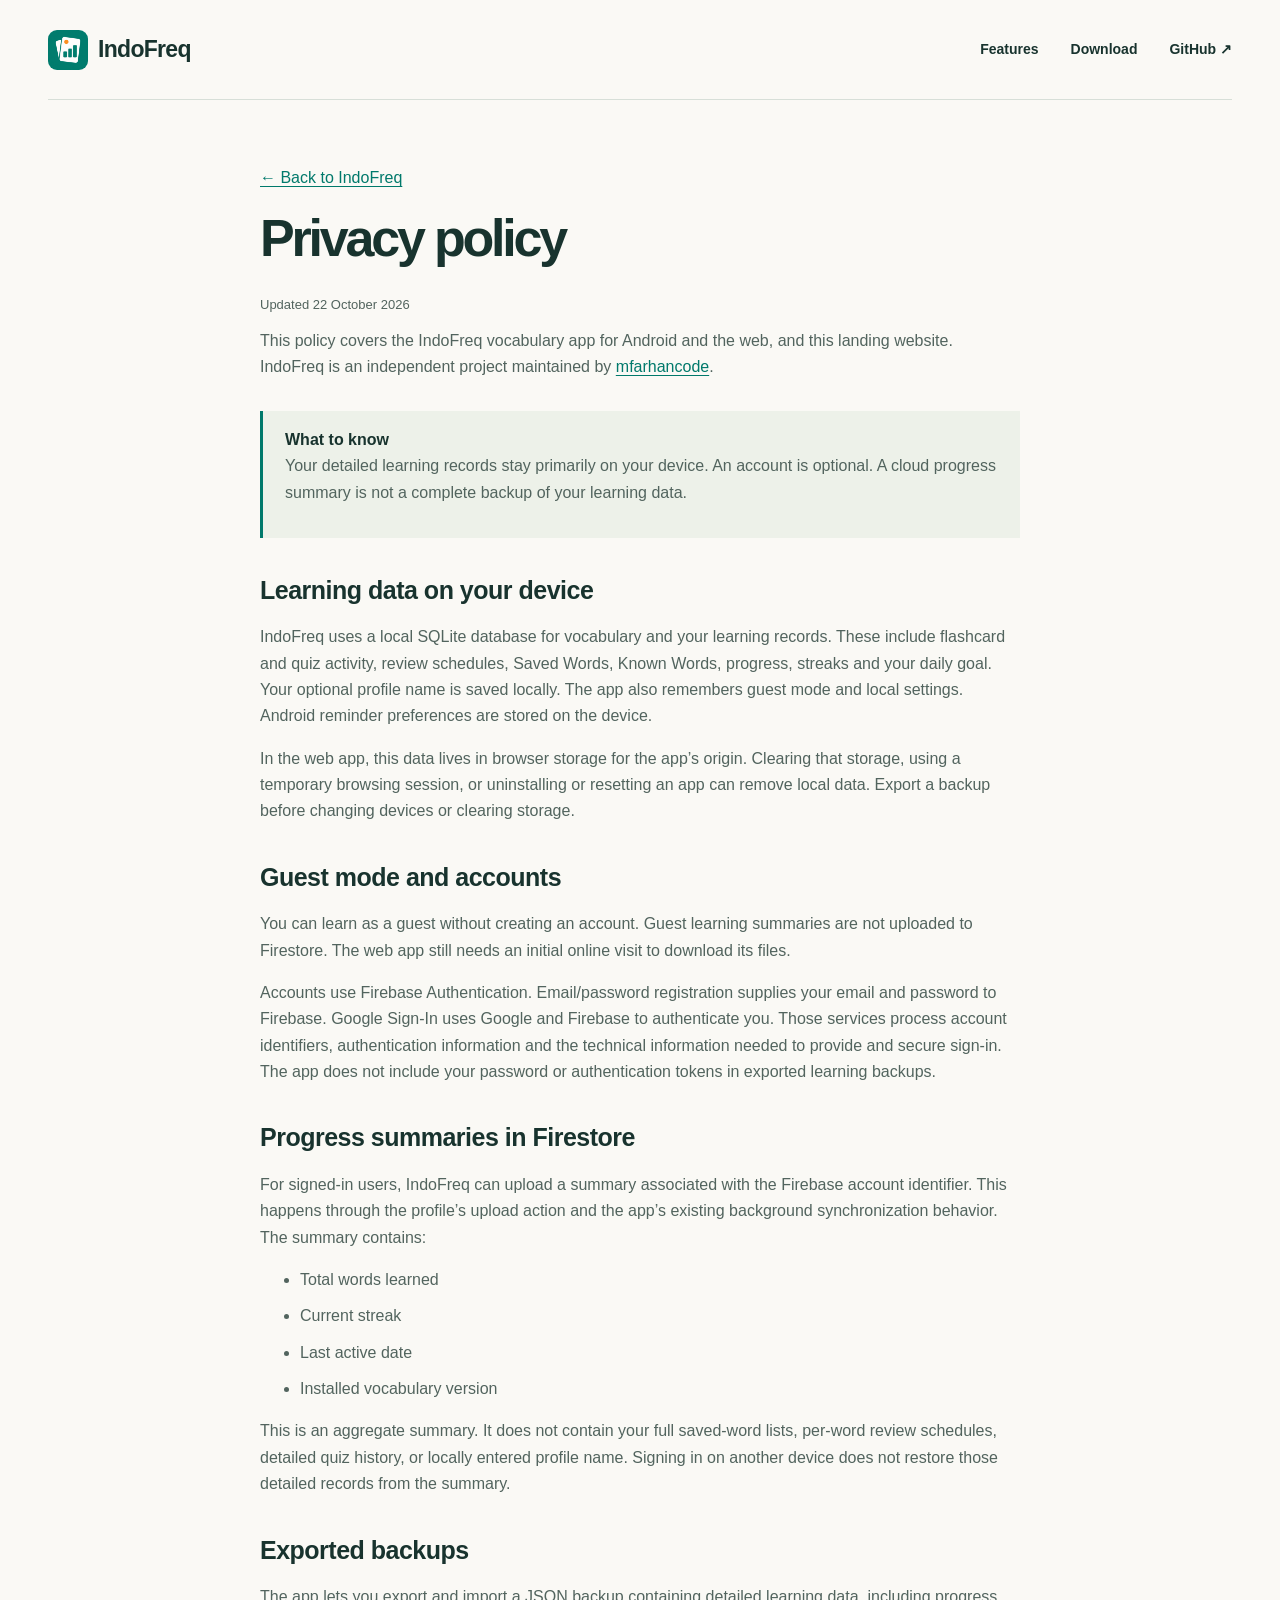
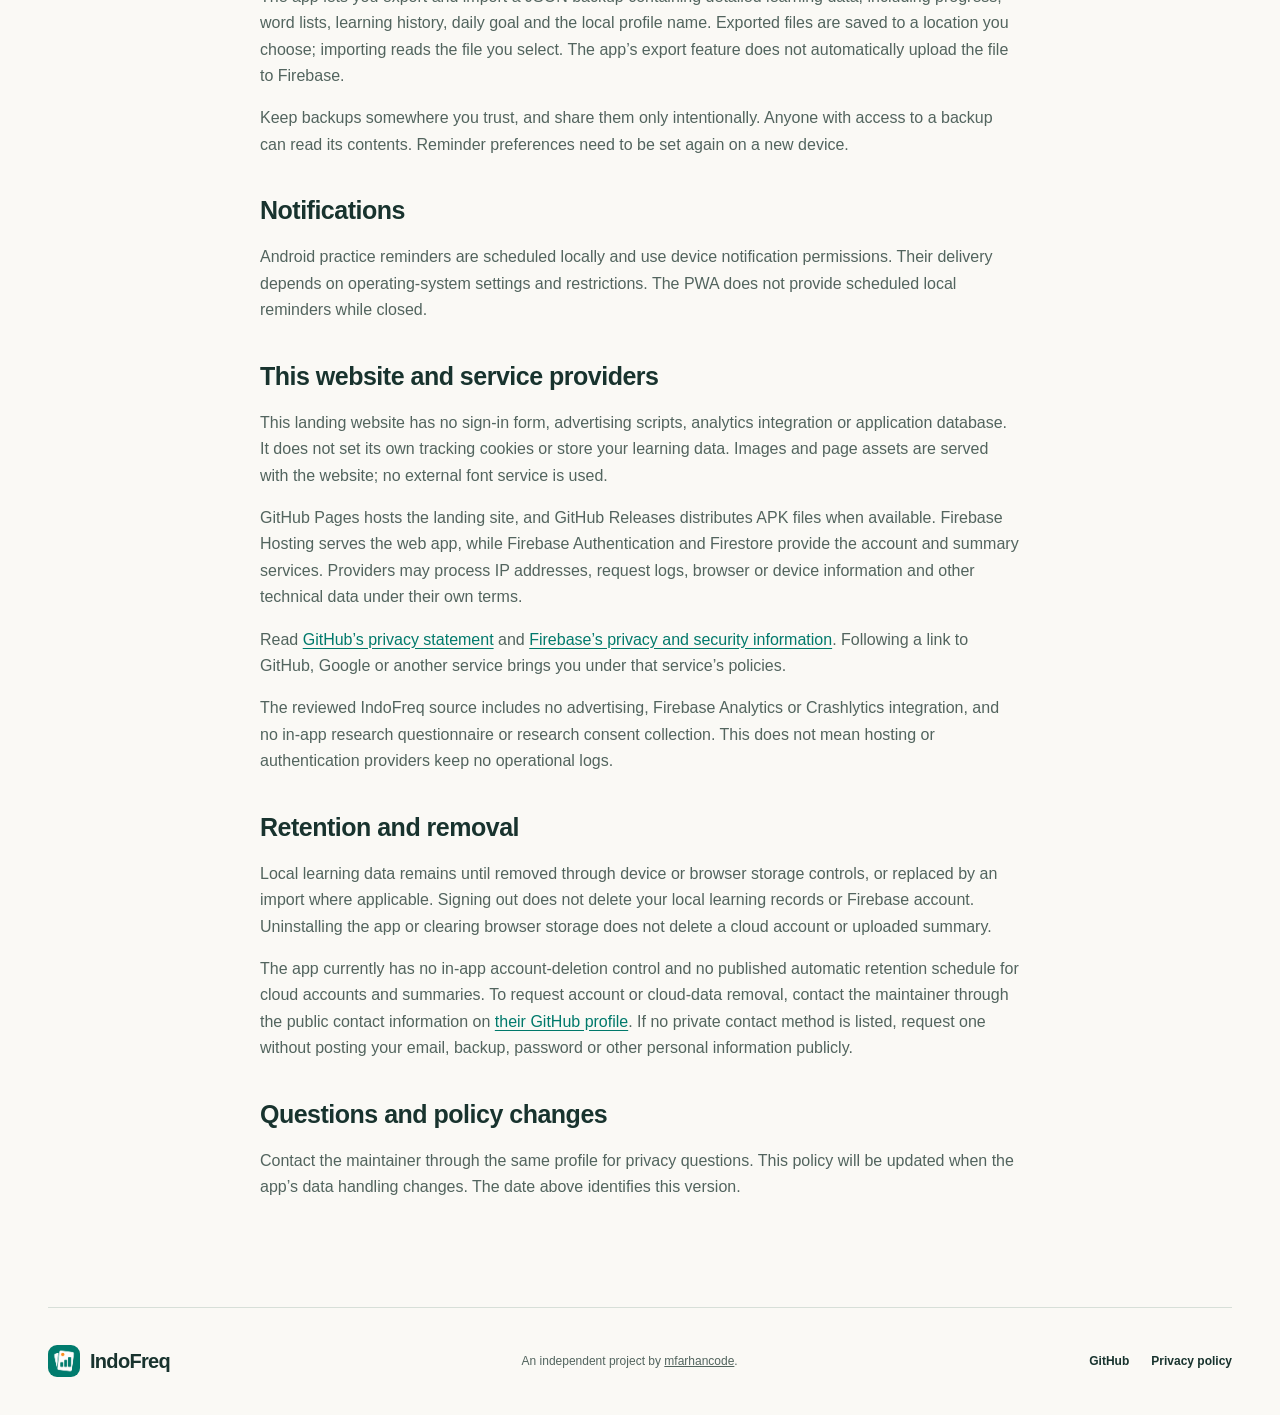
==== privacy.html @ 5d32bf8b "Initial uploads" ====
<!doctype html>
<html lang="en"><head><meta charset="utf-8"><meta name="viewport" content="width=device-width,initial-scale=1"><meta name="theme-color" content="#faf9f5"><meta name="description" content="How IndoFreq stores local learning data, uses Firebase accounts, and handles progress summaries."><title>Privacy policy — IndoFreq</title><link rel="icon" href="assets/indofreq-logo.png"><link rel="stylesheet" href="styles.css"><script src="config.js" defer></script><script src="script.js" defer></script></head>
<body><a class="skip" href="#main">Skip to content</a><header class="header wrap"><a class="brand" href="index.html" aria-label="IndoFreq home"><img src="assets/indofreq-logo.png" alt="" width="40" height="40">IndoFreq</a><button class="menu" aria-expanded="false" aria-controls="navigation">Menu <span aria-hidden="true">☰</span></button><nav id="navigation" aria-label="Main navigation"><a href="index.html#features">Features</a><a href="index.html#download">Download</a><a href="https://github.com/mfarhancode/indofreq">GitHub <span aria-hidden="true">↗</span></a></nav></header>
<main id="main" tabindex="-1" class="policy wrap"><a href="index.html">← Back to IndoFreq</a><h1>Privacy policy</h1><p class="updated">Updated 22 October 2026</p><p>This policy covers the IndoFreq vocabulary app for Android and the web, and this landing website. IndoFreq is an independent project maintained by <a href="https://github.com/mfarhancode">mfarhancode</a>.</p><div class="notice"><strong>What to know</strong><p>Your detailed learning records stay primarily on your device. An account is optional. A cloud progress summary is not a complete backup of your learning data.</p></div>
<h2>Learning data on your device</h2><p>IndoFreq uses a local SQLite database for vocabulary and your learning records. These include flashcard and quiz activity, review schedules, Saved Words, Known Words, progress, streaks and your daily goal. Your optional profile name is saved locally. The app also remembers guest mode and local settings. Android reminder preferences are stored on the device.</p><p>In the web app, this data lives in browser storage for the app’s origin. Clearing that storage, using a temporary browsing session, or uninstalling or resetting an app can remove local data. Export a backup before changing devices or clearing storage.</p>
<h2>Guest mode and accounts</h2><p>You can learn as a guest without creating an account. Guest learning summaries are not uploaded to Firestore. The web app still needs an initial online visit to download its files.</p><p>Accounts use Firebase Authentication. Email/password registration supplies your email and password to Firebase. Google Sign-In uses Google and Firebase to authenticate you. Those services process account identifiers, authentication information and the technical information needed to provide and secure sign-in. The app does not include your password or authentication tokens in exported learning backups.</p>
<h2>Progress summaries in Firestore</h2><p>For signed-in users, IndoFreq can upload a summary associated with the Firebase account identifier. This happens through the profile’s upload action and the app’s existing background synchronization behavior. The summary contains:</p><ul><li>Total words learned</li><li>Current streak</li><li>Last active date</li><li>Installed vocabulary version</li></ul><p>This is an aggregate summary. It does not contain your full saved-word lists, per-word review schedules, detailed quiz history, or locally entered profile name. Signing in on another device does not restore those detailed records from the summary.</p>
<h2>Exported backups</h2><p>The app lets you export and import a JSON backup containing detailed learning data, including progress, word lists, learning history, daily goal and the local profile name. Exported files are saved to a location you choose; importing reads the file you select. The app’s export feature does not automatically upload the file to Firebase.</p><p>Keep backups somewhere you trust, and share them only intentionally. Anyone with access to a backup can read its contents. Reminder preferences need to be set again on a new device.</p>
<h2>Notifications</h2><p>Android practice reminders are scheduled locally and use device notification permissions. Their delivery depends on operating-system settings and restrictions. The PWA does not provide scheduled local reminders while closed.</p>
<h2>This website and service providers</h2><p>This landing website has no sign-in form, advertising scripts, analytics integration or application database. It does not set its own tracking cookies or store your learning data. Images and page assets are served with the website; no external font service is used.</p><p>GitHub Pages hosts the landing site, and GitHub Releases distributes APK files when available. Firebase Hosting serves the web app, while Firebase Authentication and Firestore provide the account and summary services. Providers may process IP addresses, request logs, browser or device information and other technical data under their own terms.</p><p>Read <a href="https://docs.github.com/en/site-policy/privacy-policies/github-general-privacy-statement">GitHub’s privacy statement</a> and <a href="https://firebase.google.com/support/privacy">Firebase’s privacy and security information</a>. Following a link to GitHub, Google or another service brings you under that service’s policies.</p><p>The reviewed IndoFreq source includes no advertising, Firebase Analytics or Crashlytics integration, and no in-app research questionnaire or research consent collection. This does not mean hosting or authentication providers keep no operational logs.</p>
<h2>Retention and removal</h2><p>Local learning data remains until removed through device or browser storage controls, or replaced by an import where applicable. Signing out does not delete your local learning records or Firebase account. Uninstalling the app or clearing browser storage does not delete a cloud account or uploaded summary.</p><p>The app currently has no in-app account-deletion control and no published automatic retention schedule for cloud accounts and summaries. To request account or cloud-data removal, contact the maintainer through the public contact information on <a href="https://github.com/mfarhancode">their GitHub profile</a>. If no private contact method is listed, request one without posting your email, backup, password or other personal information publicly.</p>
<h2>Questions and policy changes</h2><p>Contact the maintainer through the same profile for privacy questions. This policy will be updated when the app’s data handling changes. The date above identifies this version.</p></main><footer class="footer wrap"><a class="brand" href="index.html"><img src="assets/indofreq-logo.png" alt="" width="32" height="32">IndoFreq</a><p>An independent project by <a href="https://github.com/mfarhancode">mfarhancode</a>.</p><nav aria-label="Footer navigation"><a href="https://github.com/mfarhancode/indofreq">GitHub</a><a href="privacy.html">Privacy policy</a></nav></footer></body></html>
---- styles.css ----
/* IndoFreq — no dependencies, no external fonts. */
:root {
  color-scheme:light;
  --paper:#faf9f5;
  --ink:#18332e;
  --muted:#52645e;
  --teal:#00796b;
  --line:#d7dfd8;
  --wash:#edf1e9;
  --white:#fff;
  --radius:20px
}
* {
  box-sizing:border-box
}
html {
  scroll-behavior:smooth;
  scroll-padding-top:24px
}
body {
  margin:0;
  background:var(--paper);
  color:var(--ink);
  font:16px/1.65 -apple-system,BlinkMacSystemFont,"Segoe UI",sans-serif
}
a {
  color:inherit
}
button {
  font:inherit
}
img {
  display:block;
  max-width:100%;
  height:auto
}
button,a {
  -webkit-tap-highlight-color:transparent
}
a:focus-visible,button:focus-visible {
  outline:3px solid #ad540b;
  outline-offset:5px
}
button:disabled {
  cursor:not-allowed
}
[hidden] {
  display:none!important
}
.wrap {
  width:min(1184px,calc(100% - 80px));
  margin-inline:auto
}
.header {
  height:100px;
  display:flex;
  align-items:center;
  justify-content:space-between;
  border-bottom:1px solid var(--line)
}
.brand {
  display:inline-flex;
  align-items:center;
  gap:10px;
  font-size:23px;
  font-weight:750;
  letter-spacing:-.7px;
  text-decoration:none
}
.brand img {
  border-radius:9px
}
.header nav,.footer nav {
  display:flex;
  align-items:center;
  gap:32px
}
.header nav a,.footer nav a {
  text-decoration:none;
  font-size:14px;
  font-weight:600;
  padding-block:12px
}
.header nav a:hover,.footer a:hover {
  text-decoration:underline;
  text-underline-offset:5px
}
.menu {
  display:none
}
.skip {
  position:absolute;
  left:16px;
  top:-100px;
  background:var(--ink);
  color:white;
  padding:12px;
  z-index:20
}
.skip:focus {
  top:12px
}
.hero {
  display:grid;
  grid-template-columns:1.02fr 1fr;
  align-items:center;
  gap:28px;
  min-height:720px;
  padding-block:64px 72px
}
.eyebrow,.number,.platform {
  font-size:11px;
  letter-spacing:1.8px;
  text-transform:uppercase;
  font-weight:750;
  color:var(--teal)
}
.eyebrow {
  margin:0 0 22px
}
h1,h2,h3,h4,p {
  margin-top:0
}
h1 {
  font-size:clamp(42px,4.55vw,65px);
  line-height:1.06;
  letter-spacing:-3.2px;
  font-weight:650;
  margin-bottom:27px
}
h2 {
  font-size:44px;
  line-height:1.13;
  letter-spacing:-1.9px;
  font-weight:650;
  margin-bottom:20px
}
h3 {
  font-size:30px;
  line-height:1.18;
  letter-spacing:-1px;
  font-weight:650
}
h4 {
  font-size:16px;
  line-height:1.4;
  margin-bottom:8px;
  font-weight:700
}
p {
  color:var(--muted)
}
.intro {
  font-size:18px;
  line-height:1.75;
  max-width:470px;
  margin-bottom:30px
}
.actions {
  display:flex;
  flex-wrap:wrap;
  gap:10px
}
.button {
  min-height:52px;
  display:inline-flex;
  align-items:center;
  justify-content:center;
  gap:18px;
  padding:13px 20px;
  border:1px solid transparent;
  border-radius:9px;
  text-decoration:none;
  font-size:14px;
  font-weight:650;
  line-height:1.5;
  transition:background .15s
}
.primary {
  background:var(--teal);
  color:white
}
.primary:hover {
  background:#006254
}
.secondary {
  background:transparent;
  border-color:#b4c2b9
}
.secondary:hover {
  background:#e6ede5
}
.small {
  font-size:12px;
  line-height:1.7
}
.hero-note {
  margin:17px 0 0
}
.hero-shots {
  position:relative;
  display:flex;
  gap:17px;
  align-items:center;
  margin:0;
  padding:25px 0 35px 18px
}
.screen {
  overflow:hidden;
  border:1px solid #d9e1da;
  border-radius:18px;
  background:white;
  box-shadow:0 12px 28px #17332b0c
}
.home-screen {
  width:51%;
  align-self:flex-start
}
.card-screen {
  width:49%;
  margin-top:66px
}
.hero-shots figcaption {
  position:absolute;
  bottom:0;
  right:0;
  font-size:11px;
  color:var(--muted);
  letter-spacing:.3px
}
.section {
  padding-block:84px
}
.features {
  border-top:1px solid var(--line)
}
.section-head {
  max-width:620px;
  margin-bottom:42px
}
.section-head>p:last-child {
  max-width:510px;
  margin-bottom:0
}
.feature-grid {
  display:grid;
  grid-template-columns:1fr 1fr;
  gap:24px
}
.feature-panel {
  background:var(--wash);
  border:1px solid #e1e5dc;
  border-radius:var(--radius);
  padding:38px 34px 0;
  overflow:hidden
}
.alternate {
  background:#eeefeb
}
.feature-copy {
  max-width:370px
}
.number {
  display:block;
  margin-bottom:19px
}
.feature-copy h3 {
  margin-bottom:26px
}
.feature-copy p {
  font-size:14px;
  margin-bottom:24px
}
.feature-shot {
  width:248px;
  margin:32px auto 0;
  position:relative;
  height:345px;
  overflow:hidden;
  border:1px solid var(--line);
  border-bottom:0;
  border-radius:16px 16px 0 0;
  background:#fff
}
.feature-shot img {
  width:100%
}
.feature-shot figcaption {
  position:absolute;
  left:0;
  bottom:0;
  background:#fff;
  padding:8px 12px;
  width:100%;
  font-size:11px;
  border-top:1px solid var(--line);
  color:var(--muted)
}
.feature-notes {
  display:grid;
  grid-template-columns:1fr 1fr;
  gap:64px;
  margin-top:42px
}
.feature-notes article {
  padding-top:25px;
  border-top:1px solid var(--line)
}
.feature-notes h3 {
  font-size:24px
}
.feature-notes p {
  font-size:15px;
  max-width:470px;
  margin-bottom:0
}
.download {
  background:#e8eee7;
  border-block:1px solid #d9e2d8
}
.download-grid {
  display:grid;
  grid-template-columns:1fr 1fr;
  gap:24px
}
.download-card {
  background:var(--paper);
  padding:34px;
  border:1px solid #d7dfd6;
  border-radius:var(--radius)
}
.download-card h3 {
  font-size:32px;
  margin-bottom:18px
}
.download-card>p {
  max-width:440px
}
.download-card .button {
  margin:8px 0 18px
}
.download-card .small {
  max-width:420px
}
.download-card p:last-child {
  margin-bottom:0
}
.unavailable {
  background:#e6e9e3;
  color:#54615a;
  border-color:#cbd3c8
}
.privacy-summary {
  display:grid;
  grid-template-columns:1fr 1fr;
  gap:64px;
  align-items:start
}
.privacy-summary p {
  max-width:520px
}
.privacy-summary h2 {
  font-size:37px
}
.text-link {
  font-size:14px;
  font-weight:700;
  color:var(--teal);
  text-underline-offset:5px
}
.footer {
  border-top:1px solid var(--line);
  padding-block:32px;
  display:flex;
  align-items:center;
  justify-content:space-between;
  gap:24px
}
.footer .brand {
  font-size:20px
}
.footer p {
  font-size:12px;
  margin:0
}
.footer nav {
  gap:22px
}
.footer nav a {
  font-size:12px
}
.policy {
  max-width:760px;
  padding-block:65px 90px
}
.policy h1 {
  font-size:52px;
  margin-top:20px
}
.policy h2 {
  font-size:25px;
  letter-spacing:-.5px;
  margin-top:38px
}
.policy li {
  color:var(--muted);
  margin-bottom:10px
}
.policy a {
  color:var(--teal);
  text-underline-offset:3px
}
.policy .updated {
  font-size:13px
}
.policy .notice {
  border-left:3px solid var(--teal);
  padding:16px 22px;
  background:var(--wash);
  margin-block:30px
}
.policy code {
  font-size:.88em;
  overflow-wrap:anywhere
}
@media(min-width:1500px) {
  .hero {
    min-height:780px
  }
}
@media(max-width:1100px) {
  .wrap {
    width:calc(100% - 48px)
  }
  h1 {
    font-size:48px;
    letter-spacing:-2px
  }
  .hero {
    gap:20px;
    min-height:650px
  }
  .hero-shots {
    gap:10px;
    padding-left:0
  }
  .button {
    padding-inline:15px
  }
  .intro {
    font-size:16px
  }
  .footer {
    flex-wrap:wrap
  }
  .feature-panel {
    padding-inline:26px
  }
}
@media(max-width:850px) {
  .hero {
    grid-template-columns:1fr;
    padding-top:52px;
    gap:38px
  }
  .hero-copy {
    max-width:600px
  }
  .hero-shots {
    max-width:540px;
    width:100%;
    justify-self:center
  }
  .home-screen {
    width:47%
  }
  .card-screen {
    width:47%
  }
  .hero-shots {
    justify-content:center;
    gap:20px
  }
  .hero-shots figcaption {
    right:14px
  }
  .feature-grid {
    gap:16px
  }
  .feature-panel {
    padding-inline:24px
  }
  .feature-shot {
    width:220px
  }
  .privacy-summary {
    gap:36px
  }
  .footer p {
    order:3;
    width:100%
  }
}
@media(max-width:700px) {
  .wrap {
    width:calc(100% - 40px)
  }
  .header {
    height:auto;
    min-height:82px;
    flex-wrap:wrap;
    padding-block:17px
  }
  .brand {
    font-size:22px
  }
  .brand img {
    width:36px;
    height:36px
  }
  .header nav {
    width:100%;
    justify-content:space-between;
    gap:16px;
    padding-top:10px
  }
  .has-js .menu {
    display:flex;
    gap:12px;
    align-items:center;
    background:none;
    border:1px solid var(--line);
    border-radius:7px;
    padding:8px 12px;
    min-height:44px;
    font-size:13px;
    color:var(--ink)
  }
  .has-js .header nav {
    display:none
  }
  .has-js .header nav.open {
    display:flex
  }
  .hero {
    padding-block:48px 48px;
    gap:30px
  }
  .eyebrow {
    font-size:10px;
    margin-bottom:20px
  }
  h1 {
    font-size:44px;
    line-height:1.08;
    letter-spacing:-2px
  }
  h2 {
    font-size:35px;
    letter-spacing:-1.4px
  }
  .intro {
    font-size:16px;
    line-height:1.7
  }
  .actions {
    gap:10px
  }
  .button {
    font-size:13px;
    gap:12px
  }
  .hero-note {
    font-size:11px
  }
  .hero-shots {
    gap:10px;
    padding-block:5px 30px
  }
  .screen {
    border-radius:12px
  }
  .card-screen {
    margin-top:45px
  }
  .hero-shots figcaption {
    font-size:10px;
    right:5px
  }
  .section {
    padding-block:58px
  }
  .section-head {
    margin-bottom:30px
  }
  .feature-grid {
    grid-template-columns:1fr;
    gap:20px
  }
  .feature-panel {
    padding:28px 26px 0
  }
  .feature-copy {
    max-width:none
  }
  .feature-copy h3 {
    font-size:29px
  }
  .feature-shot {
    width:250px;
    height:365px;
    margin-top:25px
  }
  .feature-notes {
    grid-template-columns:1fr;
    gap:28px;
    margin-top:32px
  }
  .feature-notes h3 {
    font-size:24px
  }
  .download-grid {
    grid-template-columns:1fr;
    gap:18px
  }
  .download-card {
    padding:26px
  }
  .privacy-summary {
    grid-template-columns:1fr;
    gap:18px
  }
  .privacy-summary h2 {
    font-size:34px
  }
  .footer {
    padding-block:26px;
    gap:16px
  }
  .footer nav {
    gap:16px
  }
  .footer p {
    font-size:11px
  }
  .policy {
    padding-block:40px 60px
  }
  .policy h1 {
    font-size:42px
  }
  .policy h2 {
    font-size:23px
  }
  .policy .notice {
    padding:16px
  }
}
@media(max-width:370px) {
  .wrap {
    width:calc(100% - 32px)
  }
  h1 {
    font-size:38px
  }
  .actions {
    flex-direction:column;
    align-items:stretch
  }
  .hero-shots {
    gap:8px
  }
  .feature-panel,.download-card {
    padding-inline:22px
  }
  .feature-shot {
    width:220px
  }
  .footer nav {
    width:100%
  }
}
@media(prefers-reduced-motion:reduce) {
  html {
    scroll-behavior:auto
  }
  *,*::before,*::after {
    transition:none!important;
    animation:none!important
  }
}
/* Keep the complete screenshots visible, including quiz feedback. */
.feature-shot {
  height:auto;
  border-bottom:1px solid var(--line);
  border-radius:16px;
  margin-bottom:32px
}
.feature-shot figcaption {
  position:static
}
.feature-shot img {
  height:auto
}
@media(max-width:700px) {
  h1 {
    font-size:38px;
    line-height:1.12
  }
  .actions {
    display:grid;
    grid-template-columns:1fr
  }
  .hero-copy .button {
    width:100%
  }
  .hero {
    gap:25px
  }
}
@media(max-width:370px) {
  h1 {
    font-size:36px
  }
}
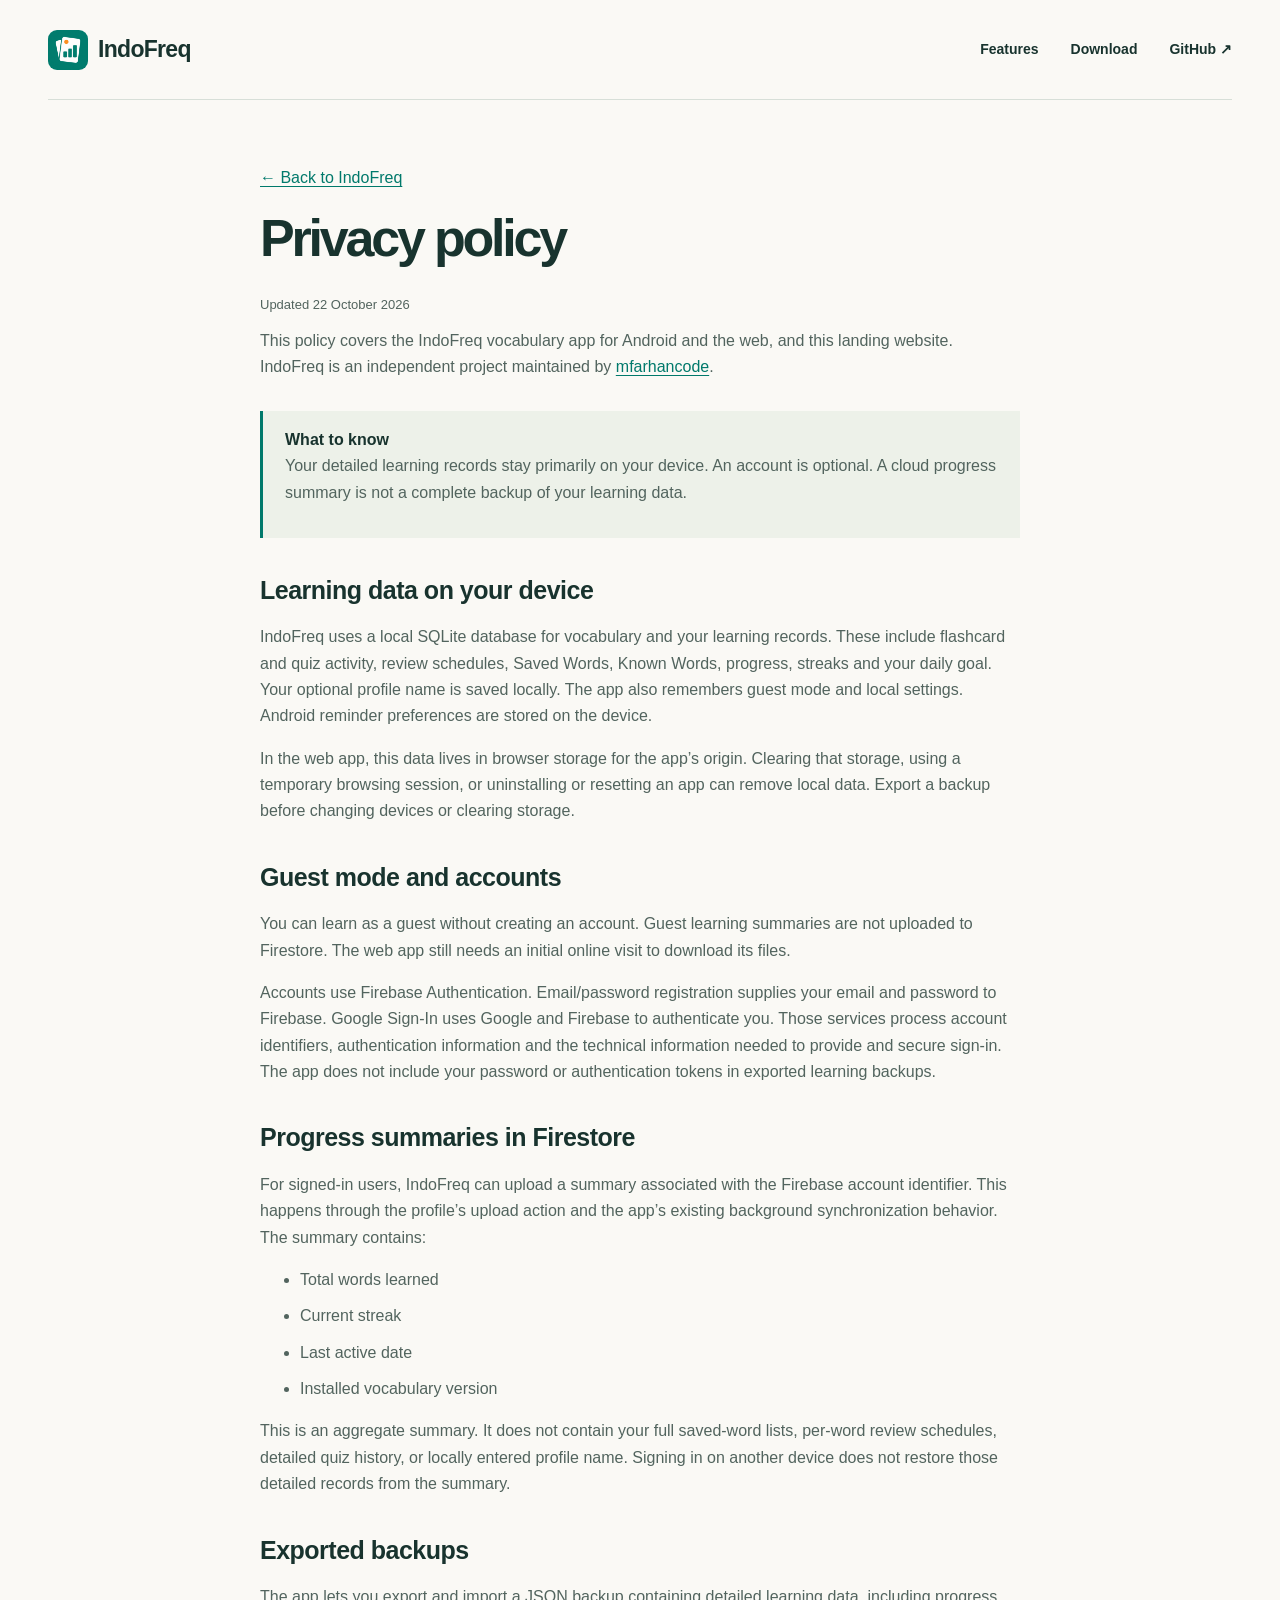
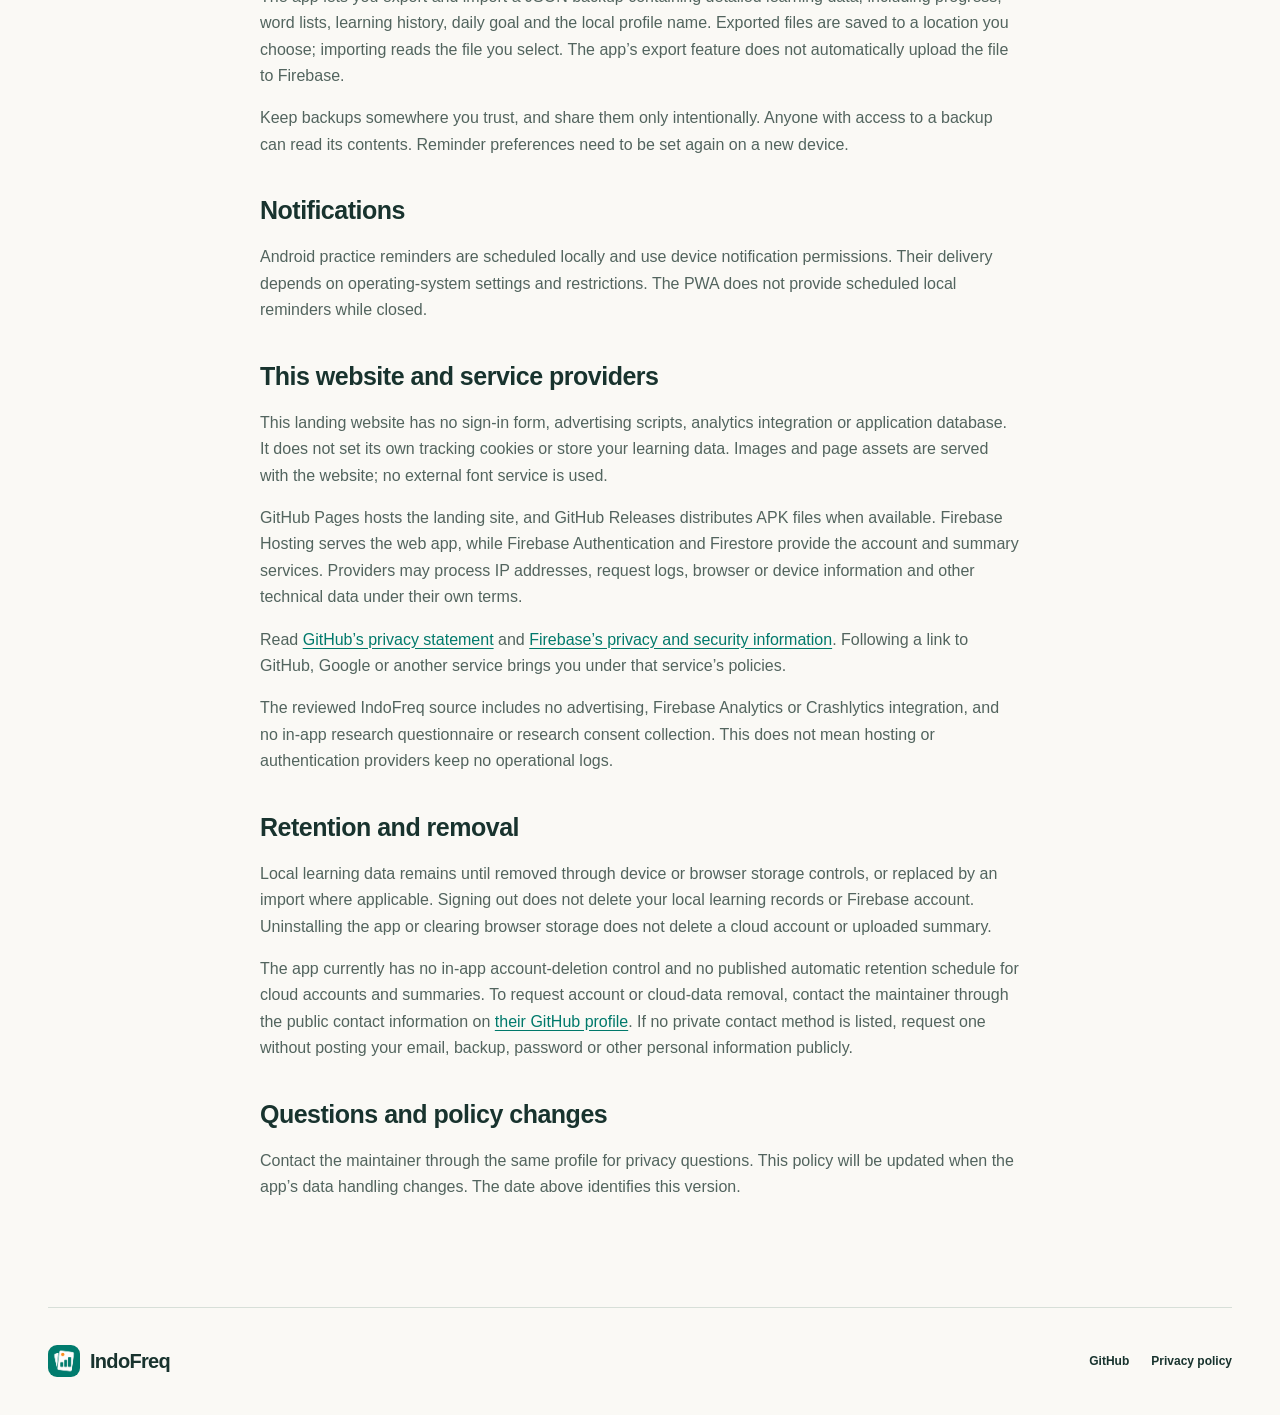
==== commit bd5d798e: "update footer" ====
--- a/privacy.html
+++ b/privacy.html
@@ -1,12 +1,110 @@
 <!doctype html>
-<html lang="en"><head><meta charset="utf-8"><meta name="viewport" content="width=device-width,initial-scale=1"><meta name="theme-color" content="#faf9f5"><meta name="description" content="How IndoFreq stores local learning data, uses Firebase accounts, and handles progress summaries."><title>Privacy policy — IndoFreq</title><link rel="icon" href="assets/indofreq-logo.png"><link rel="stylesheet" href="styles.css"><script src="config.js" defer></script><script src="script.js" defer></script></head>
-<body><a class="skip" href="#main">Skip to content</a><header class="header wrap"><a class="brand" href="index.html" aria-label="IndoFreq home"><img src="assets/indofreq-logo.png" alt="" width="40" height="40">IndoFreq</a><button class="menu" aria-expanded="false" aria-controls="navigation">Menu <span aria-hidden="true">☰</span></button><nav id="navigation" aria-label="Main navigation"><a href="index.html#features">Features</a><a href="index.html#download">Download</a><a href="https://github.com/mfarhancode/indofreq">GitHub <span aria-hidden="true">↗</span></a></nav></header>
-<main id="main" tabindex="-1" class="policy wrap"><a href="index.html">← Back to IndoFreq</a><h1>Privacy policy</h1><p class="updated">Updated 22 October 2026</p><p>This policy covers the IndoFreq vocabulary app for Android and the web, and this landing website. IndoFreq is an independent project maintained by <a href="https://github.com/mfarhancode">mfarhancode</a>.</p><div class="notice"><strong>What to know</strong><p>Your detailed learning records stay primarily on your device. An account is optional. A cloud progress summary is not a complete backup of your learning data.</p></div>
-<h2>Learning data on your device</h2><p>IndoFreq uses a local SQLite database for vocabulary and your learning records. These include flashcard and quiz activity, review schedules, Saved Words, Known Words, progress, streaks and your daily goal. Your optional profile name is saved locally. The app also remembers guest mode and local settings. Android reminder preferences are stored on the device.</p><p>In the web app, this data lives in browser storage for the app’s origin. Clearing that storage, using a temporary browsing session, or uninstalling or resetting an app can remove local data. Export a backup before changing devices or clearing storage.</p>
-<h2>Guest mode and accounts</h2><p>You can learn as a guest without creating an account. Guest learning summaries are not uploaded to Firestore. The web app still needs an initial online visit to download its files.</p><p>Accounts use Firebase Authentication. Email/password registration supplies your email and password to Firebase. Google Sign-In uses Google and Firebase to authenticate you. Those services process account identifiers, authentication information and the technical information needed to provide and secure sign-in. The app does not include your password or authentication tokens in exported learning backups.</p>
-<h2>Progress summaries in Firestore</h2><p>For signed-in users, IndoFreq can upload a summary associated with the Firebase account identifier. This happens through the profile’s upload action and the app’s existing background synchronization behavior. The summary contains:</p><ul><li>Total words learned</li><li>Current streak</li><li>Last active date</li><li>Installed vocabulary version</li></ul><p>This is an aggregate summary. It does not contain your full saved-word lists, per-word review schedules, detailed quiz history, or locally entered profile name. Signing in on another device does not restore those detailed records from the summary.</p>
-<h2>Exported backups</h2><p>The app lets you export and import a JSON backup containing detailed learning data, including progress, word lists, learning history, daily goal and the local profile name. Exported files are saved to a location you choose; importing reads the file you select. The app’s export feature does not automatically upload the file to Firebase.</p><p>Keep backups somewhere you trust, and share them only intentionally. Anyone with access to a backup can read its contents. Reminder preferences need to be set again on a new device.</p>
-<h2>Notifications</h2><p>Android practice reminders are scheduled locally and use device notification permissions. Their delivery depends on operating-system settings and restrictions. The PWA does not provide scheduled local reminders while closed.</p>
-<h2>This website and service providers</h2><p>This landing website has no sign-in form, advertising scripts, analytics integration or application database. It does not set its own tracking cookies or store your learning data. Images and page assets are served with the website; no external font service is used.</p><p>GitHub Pages hosts the landing site, and GitHub Releases distributes APK files when available. Firebase Hosting serves the web app, while Firebase Authentication and Firestore provide the account and summary services. Providers may process IP addresses, request logs, browser or device information and other technical data under their own terms.</p><p>Read <a href="https://docs.github.com/en/site-policy/privacy-policies/github-general-privacy-statement">GitHub’s privacy statement</a> and <a href="https://firebase.google.com/support/privacy">Firebase’s privacy and security information</a>. Following a link to GitHub, Google or another service brings you under that service’s policies.</p><p>The reviewed IndoFreq source includes no advertising, Firebase Analytics or Crashlytics integration, and no in-app research questionnaire or research consent collection. This does not mean hosting or authentication providers keep no operational logs.</p>
-<h2>Retention and removal</h2><p>Local learning data remains until removed through device or browser storage controls, or replaced by an import where applicable. Signing out does not delete your local learning records or Firebase account. Uninstalling the app or clearing browser storage does not delete a cloud account or uploaded summary.</p><p>The app currently has no in-app account-deletion control and no published automatic retention schedule for cloud accounts and summaries. To request account or cloud-data removal, contact the maintainer through the public contact information on <a href="https://github.com/mfarhancode">their GitHub profile</a>. If no private contact method is listed, request one without posting your email, backup, password or other personal information publicly.</p>
-<h2>Questions and policy changes</h2><p>Contact the maintainer through the same profile for privacy questions. This policy will be updated when the app’s data handling changes. The date above identifies this version.</p></main><footer class="footer wrap"><a class="brand" href="index.html"><img src="assets/indofreq-logo.png" alt="" width="32" height="32">IndoFreq</a><p>An independent project by <a href="https://github.com/mfarhancode">mfarhancode</a>.</p><nav aria-label="Footer navigation"><a href="https://github.com/mfarhancode/indofreq">GitHub</a><a href="privacy.html">Privacy policy</a></nav></footer></body></html>+<html lang="en">
+
+<head>
+    <meta charset="utf-8">
+    <meta name="viewport" content="width=device-width,initial-scale=1">
+    <meta name="theme-color" content="#faf9f5">
+    <meta name="description"
+        content="How IndoFreq stores local learning data, uses Firebase accounts, and handles progress summaries.">
+    <title>Privacy policy — IndoFreq</title>
+    <link rel="icon" href="assets/indofreq-logo.png">
+    <link rel="stylesheet" href="styles.css">
+    <script src="config.js" defer></script>
+    <script src="script.js" defer></script>
+</head>
+
+<body><a class="skip" href="#main">Skip to content</a>
+    <header class="header wrap"><a class="brand" href="index.html" aria-label="IndoFreq home"><img
+                src="assets/indofreq-logo.png" alt="" width="40" height="40">IndoFreq</a><button class="menu"
+            aria-expanded="false" aria-controls="navigation">Menu <span aria-hidden="true">☰</span></button>
+        <nav id="navigation" aria-label="Main navigation"><a href="index.html#features">Features</a><a
+                href="index.html#download">Download</a><a href="https://github.com/mfarhancode/indofreq">GitHub <span
+                    aria-hidden="true">↗</span></a></nav>
+    </header>
+    <main id="main" tabindex="-1" class="policy wrap"><a href="index.html">← Back to IndoFreq</a>
+        <h1>Privacy policy</h1>
+        <p class="updated">Updated 22 October 2026</p>
+        <p>This policy covers the IndoFreq vocabulary app for Android and the web, and this landing website. IndoFreq is
+            an independent project maintained by <a href="https://github.com/mfarhancode">mfarhancode</a>.</p>
+        <div class="notice"><strong>What to know</strong>
+            <p>Your detailed learning records stay primarily on your device. An account is optional. A cloud progress
+                summary is not a complete backup of your learning data.</p>
+        </div>
+        <h2>Learning data on your device</h2>
+        <p>IndoFreq uses a local SQLite database for vocabulary and your learning records. These include flashcard and
+            quiz activity, review schedules, Saved Words, Known Words, progress, streaks and your daily goal. Your
+            optional profile name is saved locally. The app also remembers guest mode and local settings. Android
+            reminder preferences are stored on the device.</p>
+        <p>In the web app, this data lives in browser storage for the app’s origin. Clearing that storage, using a
+            temporary browsing session, or uninstalling or resetting an app can remove local data. Export a backup
+            before changing devices or clearing storage.</p>
+        <h2>Guest mode and accounts</h2>
+        <p>You can learn as a guest without creating an account. Guest learning summaries are not uploaded to Firestore.
+            The web app still needs an initial online visit to download its files.</p>
+        <p>Accounts use Firebase Authentication. Email/password registration supplies your email and password to
+            Firebase. Google Sign-In uses Google and Firebase to authenticate you. Those services process account
+            identifiers, authentication information and the technical information needed to provide and secure sign-in.
+            The app does not include your password or authentication tokens in exported learning backups.</p>
+        <h2>Progress summaries in Firestore</h2>
+        <p>For signed-in users, IndoFreq can upload a summary associated with the Firebase account identifier. This
+            happens through the profile’s upload action and the app’s existing background synchronization behavior. The
+            summary contains:</p>
+        <ul>
+            <li>Total words learned</li>
+            <li>Current streak</li>
+            <li>Last active date</li>
+            <li>Installed vocabulary version</li>
+        </ul>
+        <p>This is an aggregate summary. It does not contain your full saved-word lists, per-word review schedules,
+            detailed quiz history, or locally entered profile name. Signing in on another device does not restore those
+            detailed records from the summary.</p>
+        <h2>Exported backups</h2>
+        <p>The app lets you export and import a JSON backup containing detailed learning data, including progress, word
+            lists, learning history, daily goal and the local profile name. Exported files are saved to a location you
+            choose; importing reads the file you select. The app’s export feature does not automatically upload the file
+            to Firebase.</p>
+        <p>Keep backups somewhere you trust, and share them only intentionally. Anyone with access to a backup can read
+            its contents. Reminder preferences need to be set again on a new device.</p>
+        <h2>Notifications</h2>
+        <p>Android practice reminders are scheduled locally and use device notification permissions. Their delivery
+            depends on operating-system settings and restrictions. The PWA does not provide scheduled local reminders
+            while closed.</p>
+        <h2>This website and service providers</h2>
+        <p>This landing website has no sign-in form, advertising scripts, analytics integration or application database.
+            It does not set its own tracking cookies or store your learning data. Images and page assets are served with
+            the website; no external font service is used.</p>
+        <p>GitHub Pages hosts the landing site, and GitHub Releases distributes APK files when available. Firebase
+            Hosting serves the web app, while Firebase Authentication and Firestore provide the account and summary
+            services. Providers may process IP addresses, request logs, browser or device information and other
+            technical data under their own terms.</p>
+        <p>Read <a
+                href="https://docs.github.com/en/site-policy/privacy-policies/github-general-privacy-statement">GitHub’s
+                privacy statement</a> and <a href="https://firebase.google.com/support/privacy">Firebase’s privacy and
+                security information</a>. Following a link to GitHub, Google or another service brings you under that
+            service’s policies.</p>
+        <p>The reviewed IndoFreq source includes no advertising, Firebase Analytics or Crashlytics integration, and no
+            in-app research questionnaire or research consent collection. This does not mean hosting or authentication
+            providers keep no operational logs.</p>
+        <h2>Retention and removal</h2>
+        <p>Local learning data remains until removed through device or browser storage controls, or replaced by an
+            import where applicable. Signing out does not delete your local learning records or Firebase account.
+            Uninstalling the app or clearing browser storage does not delete a cloud account or uploaded summary.</p>
+        <p>The app currently has no in-app account-deletion control and no published automatic retention schedule for
+            cloud accounts and summaries. To request account or cloud-data removal, contact the maintainer through the
+            public contact information on <a href="https://github.com/mfarhancode">their GitHub profile</a>. If no
+            private contact method is listed, request one without posting your email, backup, password or other personal
+            information publicly.</p>
+        <h2>Questions and policy changes</h2>
+        <p>Contact the maintainer through the same profile for privacy questions. This policy will be updated when the
+            app’s data handling changes. The date above identifies this version.</p>
+    </main>
+    <footer class="footer wrap"><a class="brand" href="index.html"><img src="assets/indofreq-logo.png" alt="" width="32"
+                height="32">IndoFreq</a>
+        <!-- <p>An independent project by <a href="https://github.com/mfarhancode">mfarhancode</a>.</p> -->
+        <nav aria-label="Footer navigation"><a href="https://github.com/mfarhancode/indofreq">GitHub</a><a
+                href="privacy.html">Privacy policy</a></nav>
+    </footer>
+</body>
+
+</html>
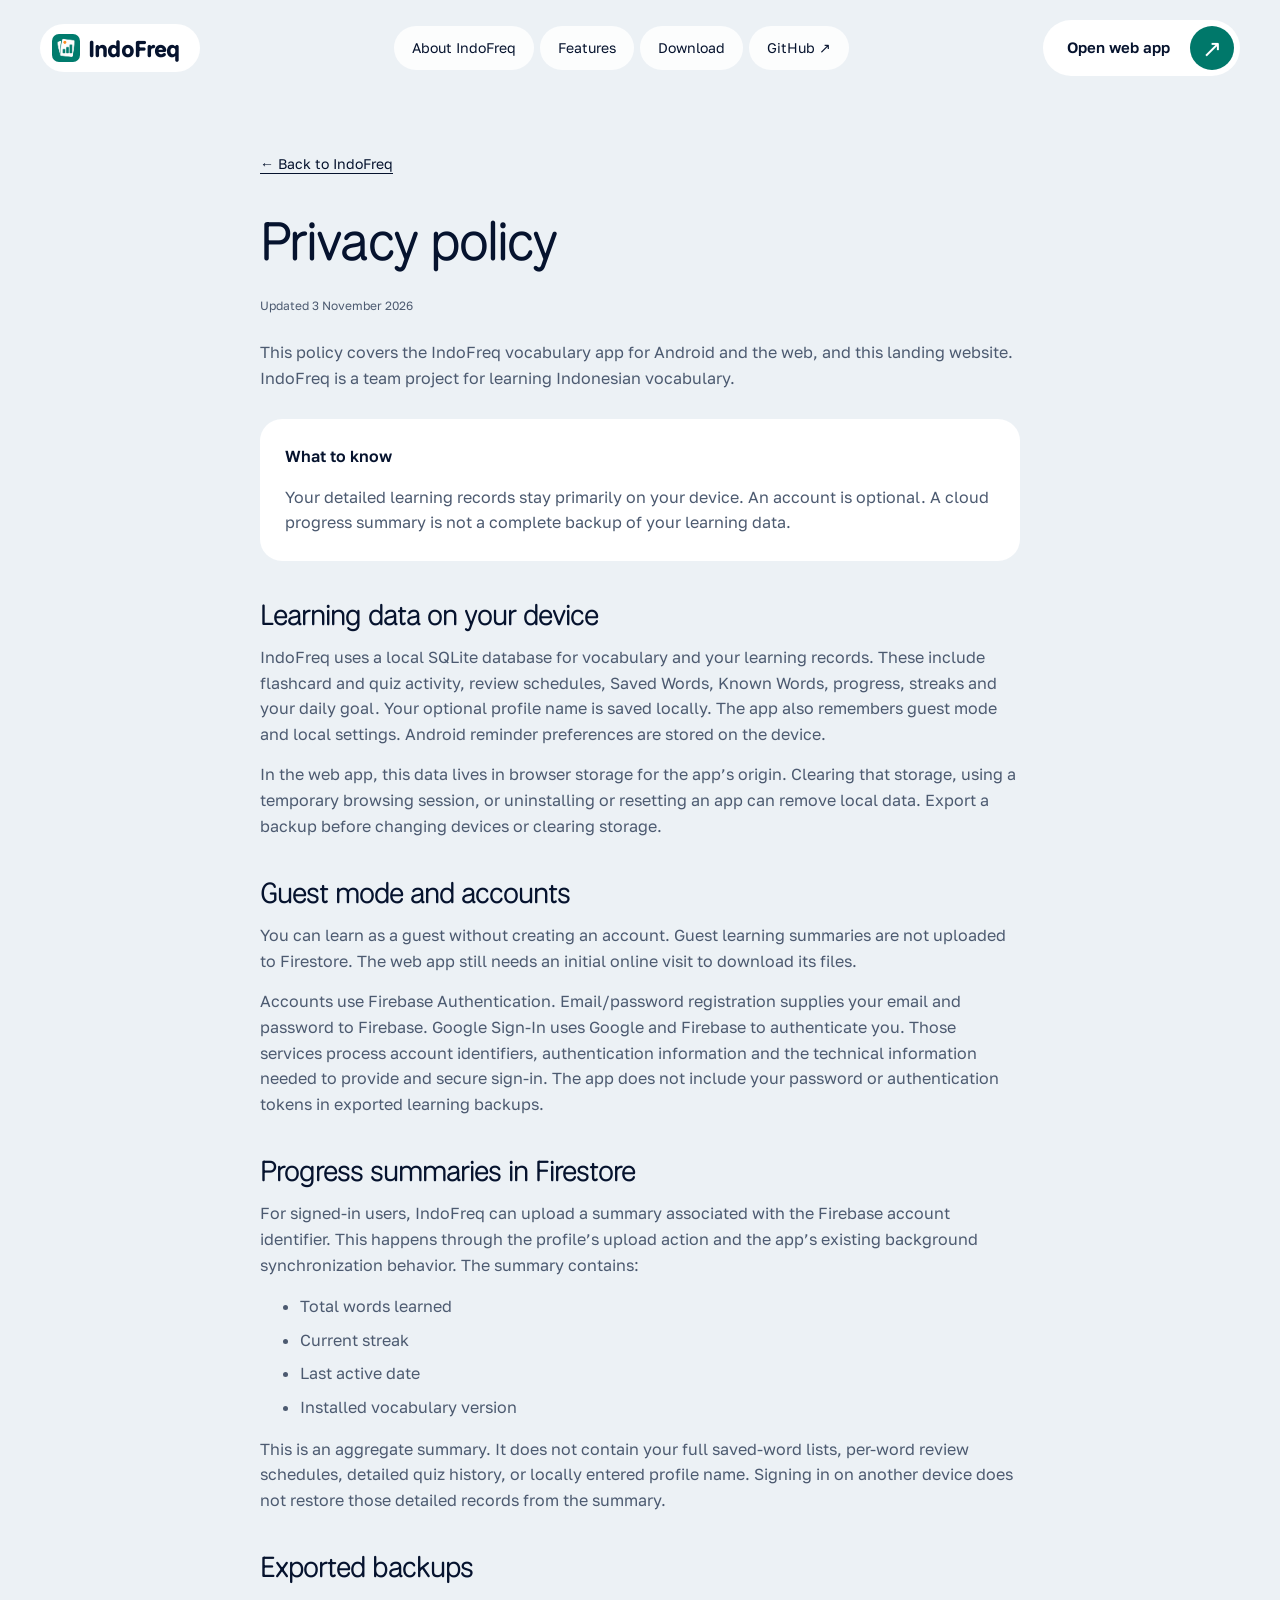
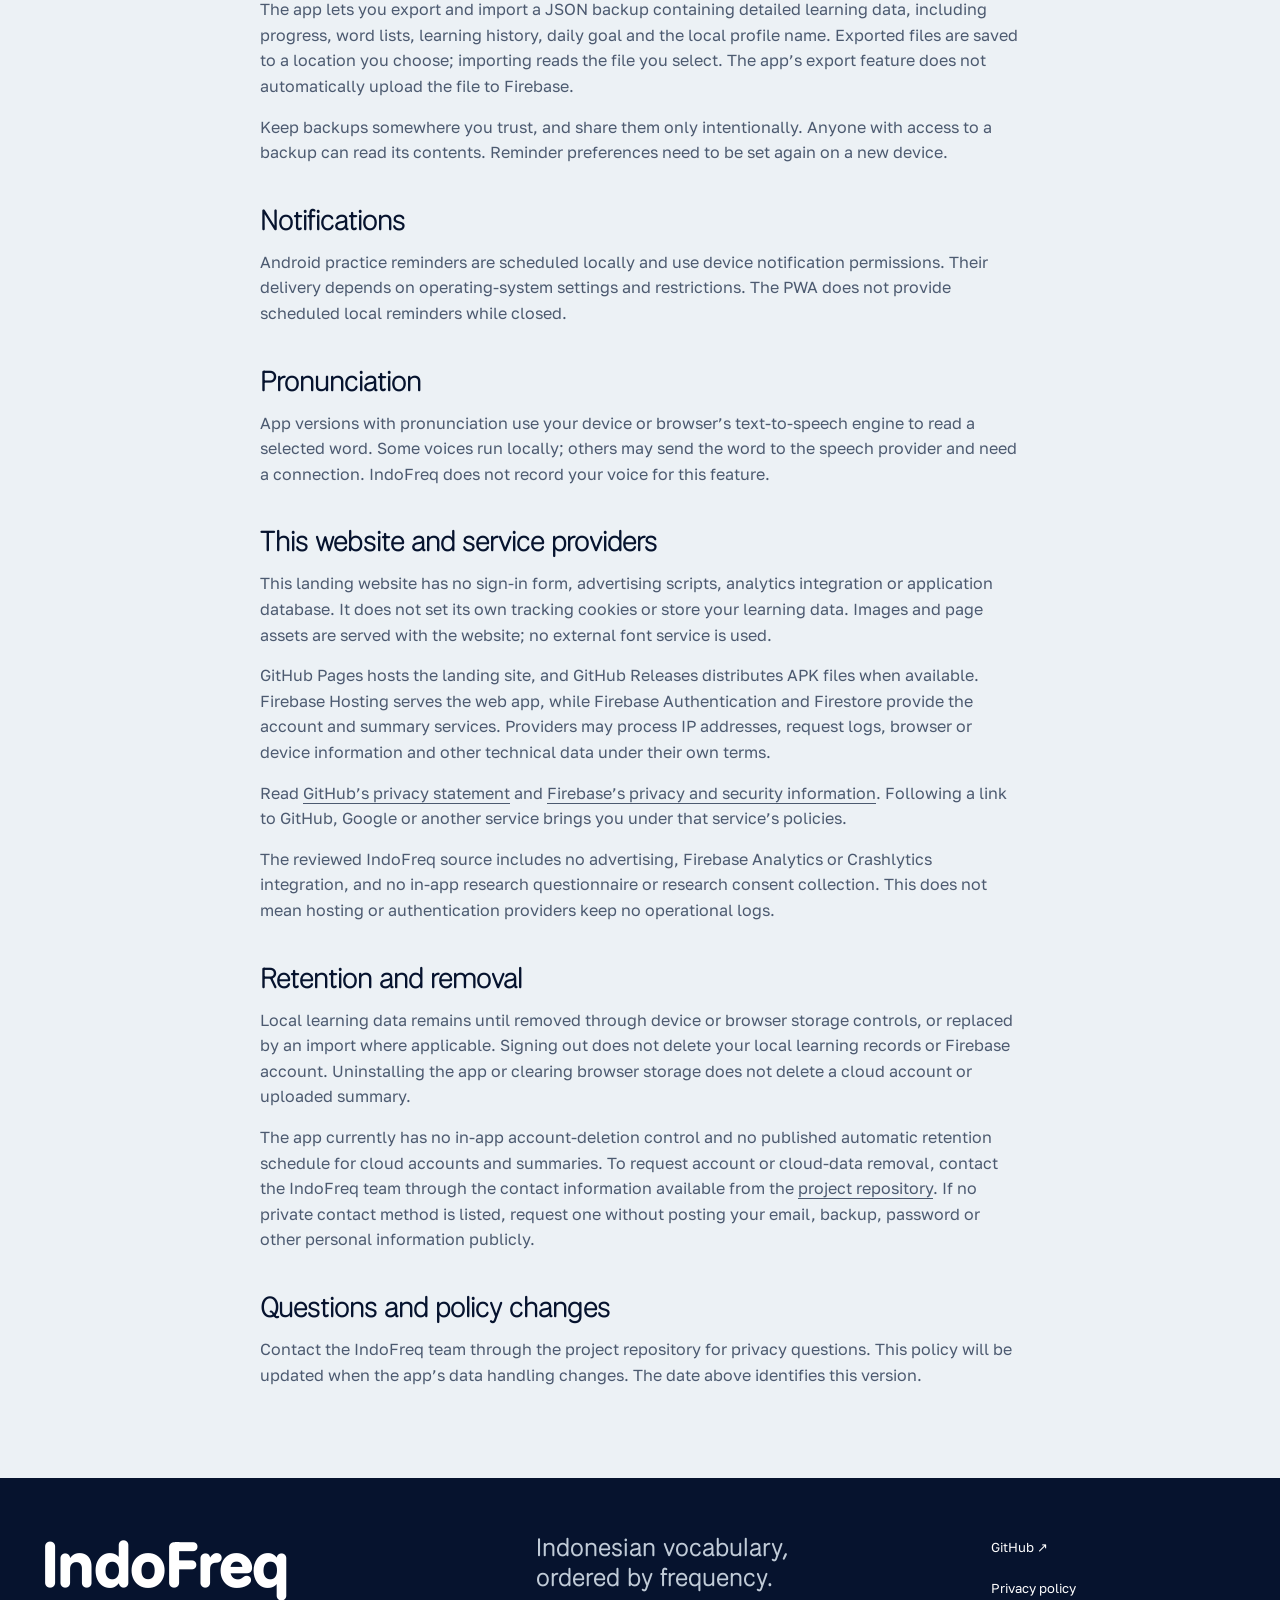
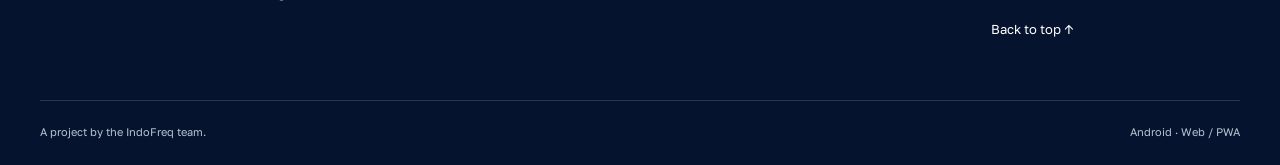
==== commit 007bfcdf: "Initial IndoFreq landing website" ====
--- a/privacy.html
+++ b/privacy.html
@@ -1,110 +1,22 @@
 <!doctype html>
-<html lang="en">
-
-<head>
-    <meta charset="utf-8">
-    <meta name="viewport" content="width=device-width,initial-scale=1">
-    <meta name="theme-color" content="#faf9f5">
-    <meta name="description"
-        content="How IndoFreq stores local learning data, uses Firebase accounts, and handles progress summaries.">
-    <title>Privacy policy — IndoFreq</title>
-    <link rel="icon" href="assets/indofreq-logo.png">
-    <link rel="stylesheet" href="styles.css">
-    <script src="config.js" defer></script>
-    <script src="script.js" defer></script>
-</head>
-
-<body><a class="skip" href="#main">Skip to content</a>
-    <header class="header wrap"><a class="brand" href="index.html" aria-label="IndoFreq home"><img
-                src="assets/indofreq-logo.png" alt="" width="40" height="40">IndoFreq</a><button class="menu"
-            aria-expanded="false" aria-controls="navigation">Menu <span aria-hidden="true">☰</span></button>
-        <nav id="navigation" aria-label="Main navigation"><a href="index.html#features">Features</a><a
-                href="index.html#download">Download</a><a href="https://github.com/mfarhancode/indofreq">GitHub <span
-                    aria-hidden="true">↗</span></a></nav>
-    </header>
-    <main id="main" tabindex="-1" class="policy wrap"><a href="index.html">← Back to IndoFreq</a>
-        <h1>Privacy policy</h1>
-        <p class="updated">Updated 22 October 2026</p>
-        <p>This policy covers the IndoFreq vocabulary app for Android and the web, and this landing website. IndoFreq is
-            an independent project maintained by <a href="https://github.com/mfarhancode">mfarhancode</a>.</p>
-        <div class="notice"><strong>What to know</strong>
-            <p>Your detailed learning records stay primarily on your device. An account is optional. A cloud progress
-                summary is not a complete backup of your learning data.</p>
-        </div>
-        <h2>Learning data on your device</h2>
-        <p>IndoFreq uses a local SQLite database for vocabulary and your learning records. These include flashcard and
-            quiz activity, review schedules, Saved Words, Known Words, progress, streaks and your daily goal. Your
-            optional profile name is saved locally. The app also remembers guest mode and local settings. Android
-            reminder preferences are stored on the device.</p>
-        <p>In the web app, this data lives in browser storage for the app’s origin. Clearing that storage, using a
-            temporary browsing session, or uninstalling or resetting an app can remove local data. Export a backup
-            before changing devices or clearing storage.</p>
-        <h2>Guest mode and accounts</h2>
-        <p>You can learn as a guest without creating an account. Guest learning summaries are not uploaded to Firestore.
-            The web app still needs an initial online visit to download its files.</p>
-        <p>Accounts use Firebase Authentication. Email/password registration supplies your email and password to
-            Firebase. Google Sign-In uses Google and Firebase to authenticate you. Those services process account
-            identifiers, authentication information and the technical information needed to provide and secure sign-in.
-            The app does not include your password or authentication tokens in exported learning backups.</p>
-        <h2>Progress summaries in Firestore</h2>
-        <p>For signed-in users, IndoFreq can upload a summary associated with the Firebase account identifier. This
-            happens through the profile’s upload action and the app’s existing background synchronization behavior. The
-            summary contains:</p>
-        <ul>
-            <li>Total words learned</li>
-            <li>Current streak</li>
-            <li>Last active date</li>
-            <li>Installed vocabulary version</li>
-        </ul>
-        <p>This is an aggregate summary. It does not contain your full saved-word lists, per-word review schedules,
-            detailed quiz history, or locally entered profile name. Signing in on another device does not restore those
-            detailed records from the summary.</p>
-        <h2>Exported backups</h2>
-        <p>The app lets you export and import a JSON backup containing detailed learning data, including progress, word
-            lists, learning history, daily goal and the local profile name. Exported files are saved to a location you
-            choose; importing reads the file you select. The app’s export feature does not automatically upload the file
-            to Firebase.</p>
-        <p>Keep backups somewhere you trust, and share them only intentionally. Anyone with access to a backup can read
-            its contents. Reminder preferences need to be set again on a new device.</p>
-        <h2>Notifications</h2>
-        <p>Android practice reminders are scheduled locally and use device notification permissions. Their delivery
-            depends on operating-system settings and restrictions. The PWA does not provide scheduled local reminders
-            while closed.</p>
-        <h2>This website and service providers</h2>
-        <p>This landing website has no sign-in form, advertising scripts, analytics integration or application database.
-            It does not set its own tracking cookies or store your learning data. Images and page assets are served with
-            the website; no external font service is used.</p>
-        <p>GitHub Pages hosts the landing site, and GitHub Releases distributes APK files when available. Firebase
-            Hosting serves the web app, while Firebase Authentication and Firestore provide the account and summary
-            services. Providers may process IP addresses, request logs, browser or device information and other
-            technical data under their own terms.</p>
-        <p>Read <a
-                href="https://docs.github.com/en/site-policy/privacy-policies/github-general-privacy-statement">GitHub’s
-                privacy statement</a> and <a href="https://firebase.google.com/support/privacy">Firebase’s privacy and
-                security information</a>. Following a link to GitHub, Google or another service brings you under that
-            service’s policies.</p>
-        <p>The reviewed IndoFreq source includes no advertising, Firebase Analytics or Crashlytics integration, and no
-            in-app research questionnaire or research consent collection. This does not mean hosting or authentication
-            providers keep no operational logs.</p>
-        <h2>Retention and removal</h2>
-        <p>Local learning data remains until removed through device or browser storage controls, or replaced by an
-            import where applicable. Signing out does not delete your local learning records or Firebase account.
-            Uninstalling the app or clearing browser storage does not delete a cloud account or uploaded summary.</p>
-        <p>The app currently has no in-app account-deletion control and no published automatic retention schedule for
-            cloud accounts and summaries. To request account or cloud-data removal, contact the maintainer through the
-            public contact information on <a href="https://github.com/mfarhancode">their GitHub profile</a>. If no
-            private contact method is listed, request one without posting your email, backup, password or other personal
-            information publicly.</p>
-        <h2>Questions and policy changes</h2>
-        <p>Contact the maintainer through the same profile for privacy questions. This policy will be updated when the
-            app’s data handling changes. The date above identifies this version.</p>
-    </main>
-    <footer class="footer wrap"><a class="brand" href="index.html"><img src="assets/indofreq-logo.png" alt="" width="32"
-                height="32">IndoFreq</a>
-        <!-- <p>An independent project by <a href="https://github.com/mfarhancode">mfarhancode</a>.</p> -->
-        <nav aria-label="Footer navigation"><a href="https://github.com/mfarhancode/indofreq">GitHub</a><a
-                href="privacy.html">Privacy policy</a></nav>
-    </footer>
-</body>
-
-</html>+<html lang="en"><head>
+<meta charset="utf-8"><meta name="viewport" content="width=device-width,initial-scale=1">
+<title>Privacy policy — IndoFreq</title><meta name="description" content="How IndoFreq handles local learning records, accounts, exported backups and progress summaries.">
+<meta name="theme-color" content="#ecf1f5"><meta property="og:type" content="website"><meta property="og:title" content="Privacy policy — IndoFreq"><meta property="og:description" content="How IndoFreq handles local learning records, accounts, exported backups and progress summaries."><meta name="twitter:card" content="summary">
+<link rel="icon" href="assets/indofreq-logo.png"><link rel="preload" href="assets/fonts/NationalPark-latin.woff2" as="font" type="font/woff2" crossorigin><link rel="stylesheet" href="styles.css">
+<script src="config.js" defer></script><script src="script.js" defer></script></head><body><a class="skip" href="#main">Skip to content</a>
+<header class="header wrap">
+  <a class="brand" href="index.html" aria-label="IndoFreq home"><img src="assets/indofreq-logo.png" width="28" height="28" alt="">IndoFreq</a>
+  <button class="menu" aria-controls="navigation" aria-expanded="false">Menu <span aria-hidden="true">☰</span></button>
+  <nav id="navigation" aria-label="Main navigation"><a href="index.html#about">About IndoFreq</a><a href="index.html#features">Features</a><a href="index.html#download">Download</a><a href="https://github.com/mfarhancode/indofreq">GitHub ↗</a></nav>
+  <a class="button nav-app" href="https://indofreq.web.app/"><span>Open web app</span><span class="button-disc" aria-hidden="true">↗</span></a>
+</header><main id="main" tabindex="-1" class="policy wrap"><a href="index.html">← Back to IndoFreq</a><h1>Privacy policy</h1><p class="updated">Updated 3 November 2026</p><p>This policy covers the IndoFreq vocabulary app for Android and the web, and this landing website. IndoFreq is a team project for learning Indonesian vocabulary.</p><div class="notice"><strong>What to know</strong><p>Your detailed learning records stay primarily on your device. An account is optional. A cloud progress summary is not a complete backup of your learning data.</p></div>
+<h2>Learning data on your device</h2><p>IndoFreq uses a local SQLite database for vocabulary and your learning records. These include flashcard and quiz activity, review schedules, Saved Words, Known Words, progress, streaks and your daily goal. Your optional profile name is saved locally. The app also remembers guest mode and local settings. Android reminder preferences are stored on the device.</p><p>In the web app, this data lives in browser storage for the app’s origin. Clearing that storage, using a temporary browsing session, or uninstalling or resetting an app can remove local data. Export a backup before changing devices or clearing storage.</p>
+<h2>Guest mode and accounts</h2><p>You can learn as a guest without creating an account. Guest learning summaries are not uploaded to Firestore. The web app still needs an initial online visit to download its files.</p><p>Accounts use Firebase Authentication. Email/password registration supplies your email and password to Firebase. Google Sign-In uses Google and Firebase to authenticate you. Those services process account identifiers, authentication information and the technical information needed to provide and secure sign-in. The app does not include your password or authentication tokens in exported learning backups.</p>
+<h2>Progress summaries in Firestore</h2><p>For signed-in users, IndoFreq can upload a summary associated with the Firebase account identifier. This happens through the profile’s upload action and the app’s existing background synchronization behavior. The summary contains:</p><ul><li>Total words learned</li><li>Current streak</li><li>Last active date</li><li>Installed vocabulary version</li></ul><p>This is an aggregate summary. It does not contain your full saved-word lists, per-word review schedules, detailed quiz history, or locally entered profile name. Signing in on another device does not restore those detailed records from the summary.</p>
+<h2>Exported backups</h2><p>The app lets you export and import a JSON backup containing detailed learning data, including progress, word lists, learning history, daily goal and the local profile name. Exported files are saved to a location you choose; importing reads the file you select. The app’s export feature does not automatically upload the file to Firebase.</p><p>Keep backups somewhere you trust, and share them only intentionally. Anyone with access to a backup can read its contents. Reminder preferences need to be set again on a new device.</p>
+<h2>Notifications</h2><p>Android practice reminders are scheduled locally and use device notification permissions. Their delivery depends on operating-system settings and restrictions. The PWA does not provide scheduled local reminders while closed.</p>
+<h2>Pronunciation</h2><p>App versions with pronunciation use your device or browser’s text-to-speech engine to read a selected word. Some voices run locally; others may send the word to the speech provider and need a connection. IndoFreq does not record your voice for this feature.</p>
+<h2>This website and service providers</h2><p>This landing website has no sign-in form, advertising scripts, analytics integration or application database. It does not set its own tracking cookies or store your learning data. Images and page assets are served with the website; no external font service is used.</p><p>GitHub Pages hosts the landing site, and GitHub Releases distributes APK files when available. Firebase Hosting serves the web app, while Firebase Authentication and Firestore provide the account and summary services. Providers may process IP addresses, request logs, browser or device information and other technical data under their own terms.</p><p>Read <a href="https://docs.github.com/en/site-policy/privacy-policies/github-general-privacy-statement">GitHub’s privacy statement</a> and <a href="https://firebase.google.com/support/privacy">Firebase’s privacy and security information</a>. Following a link to GitHub, Google or another service brings you under that service’s policies.</p><p>The reviewed IndoFreq source includes no advertising, Firebase Analytics or Crashlytics integration, and no in-app research questionnaire or research consent collection. This does not mean hosting or authentication providers keep no operational logs.</p>
+<h2>Retention and removal</h2><p>Local learning data remains until removed through device or browser storage controls, or replaced by an import where applicable. Signing out does not delete your local learning records or Firebase account. Uninstalling the app or clearing browser storage does not delete a cloud account or uploaded summary.</p><p>The app currently has no in-app account-deletion control and no published automatic retention schedule for cloud accounts and summaries. To request account or cloud-data removal, contact the IndoFreq team through the contact information available from the <a href="https://github.com/mfarhancode/indofreq">project repository</a>. If no private contact method is listed, request one without posting your email, backup, password or other personal information publicly.</p>
+<h2>Questions and policy changes</h2><p>Contact the IndoFreq team through the project repository for privacy questions. This policy will be updated when the app’s data handling changes. The date above identifies this version.</p></main><footer class="footer"><div class="wrap"><div class="footer-top"><a class="footer-brand" href="index.html">IndoFreq</a><p>Indonesian vocabulary,<br>ordered by frequency.</p><nav aria-label="Footer navigation"><a href="https://github.com/mfarhancode/indofreq">GitHub ↗</a><a href="privacy.html">Privacy policy</a><a href="#main">Back to top ↑</a></nav></div><div class="footer-bottom"><span>A project by the IndoFreq team.</span><span>Android · Web / PWA</span></div></div></footer></body></html>
--- a/styles.css
+++ b/styles.css
@@ -1,725 +1,151 @@
-/* IndoFreq — no dependencies, no external fonts. */
+@font-face {
+  font-family: 'National Park';
+  src: url('assets/fonts/NationalPark-latin.woff2') format('woff2');
+  font-style: normal;
+  font-weight: 400 800;
+  font-display: swap;
+}
+@font-face {
+  font-family: 'Golos Text';
+  src: url('assets/fonts/GolosText-latin.woff2') format('woff2');
+  font-style: normal;
+  font-weight: 400 600;
+  font-display: swap;
+}
 :root {
-  color-scheme:light;
-  --paper:#faf9f5;
-  --ink:#18332e;
-  --muted:#52645e;
-  --teal:#00796b;
-  --line:#d7dfd8;
-  --wash:#edf1e9;
-  --white:#fff;
-  --radius:20px
+  --ground: #ecf1f5;
+  --ink: #06132e;
+  --muted: #4c5a70;
+  --accent: #00786a;
+  --white: #fff;
+  --pale: #dfece8;
+  --line: #cbd5de;
+  --display: 'National Park', sans-serif;
+  --body: 'Golos Text', sans-serif;
 }
-* {
-  box-sizing:border-box
-}
-html {
-  scroll-behavior:smooth;
-  scroll-padding-top:24px
-}
-body {
-  margin:0;
-  background:var(--paper);
-  color:var(--ink);
-  font:16px/1.65 -apple-system,BlinkMacSystemFont,"Segoe UI",sans-serif
-}
-a {
-  color:inherit
-}
-button {
-  font:inherit
-}
-img {
-  display:block;
-  max-width:100%;
-  height:auto
-}
-button,a {
-  -webkit-tap-highlight-color:transparent
-}
-a:focus-visible,button:focus-visible {
-  outline:3px solid #ad540b;
-  outline-offset:5px
-}
-button:disabled {
-  cursor:not-allowed
-}
-[hidden] {
-  display:none!important
-}
-.wrap {
-  width:min(1184px,calc(100% - 80px));
-  margin-inline:auto
-}
-.header {
-  height:100px;
-  display:flex;
-  align-items:center;
-  justify-content:space-between;
-  border-bottom:1px solid var(--line)
-}
-.brand {
-  display:inline-flex;
-  align-items:center;
-  gap:10px;
-  font-size:23px;
-  font-weight:750;
-  letter-spacing:-.7px;
-  text-decoration:none
-}
-.brand img {
-  border-radius:9px
-}
-.header nav,.footer nav {
-  display:flex;
-  align-items:center;
-  gap:32px
-}
-.header nav a,.footer nav a {
-  text-decoration:none;
-  font-size:14px;
-  font-weight:600;
-  padding-block:12px
-}
-.header nav a:hover,.footer a:hover {
-  text-decoration:underline;
-  text-underline-offset:5px
-}
-.menu {
-  display:none
-}
-.skip {
-  position:absolute;
-  left:16px;
-  top:-100px;
-  background:var(--ink);
-  color:white;
-  padding:12px;
-  z-index:20
-}
-.skip:focus {
-  top:12px
-}
-.hero {
-  display:grid;
-  grid-template-columns:1.02fr 1fr;
-  align-items:center;
-  gap:28px;
-  min-height:720px;
-  padding-block:64px 72px
-}
-.eyebrow,.number,.platform {
-  font-size:11px;
-  letter-spacing:1.8px;
-  text-transform:uppercase;
-  font-weight:750;
-  color:var(--teal)
-}
-.eyebrow {
-  margin:0 0 22px
-}
-h1,h2,h3,h4,p {
-  margin-top:0
-}
-h1 {
-  font-size:clamp(42px,4.55vw,65px);
-  line-height:1.06;
-  letter-spacing:-3.2px;
-  font-weight:650;
-  margin-bottom:27px
-}
-h2 {
-  font-size:44px;
-  line-height:1.13;
-  letter-spacing:-1.9px;
-  font-weight:650;
-  margin-bottom:20px
-}
-h3 {
-  font-size:30px;
-  line-height:1.18;
-  letter-spacing:-1px;
-  font-weight:650
-}
-h4 {
-  font-size:16px;
-  line-height:1.4;
-  margin-bottom:8px;
-  font-weight:700
-}
-p {
-  color:var(--muted)
-}
-.intro {
-  font-size:18px;
-  line-height:1.75;
-  max-width:470px;
-  margin-bottom:30px
-}
-.actions {
-  display:flex;
-  flex-wrap:wrap;
-  gap:10px
-}
-.button {
-  min-height:52px;
-  display:inline-flex;
-  align-items:center;
-  justify-content:center;
-  gap:18px;
-  padding:13px 20px;
-  border:1px solid transparent;
-  border-radius:9px;
-  text-decoration:none;
-  font-size:14px;
-  font-weight:650;
-  line-height:1.5;
-  transition:background .15s
-}
-.primary {
-  background:var(--teal);
-  color:white
-}
-.primary:hover {
-  background:#006254
-}
-.secondary {
-  background:transparent;
-  border-color:#b4c2b9
-}
-.secondary:hover {
-  background:#e6ede5
-}
-.small {
-  font-size:12px;
-  line-height:1.7
-}
-.hero-note {
-  margin:17px 0 0
-}
-.hero-shots {
-  position:relative;
-  display:flex;
-  gap:17px;
-  align-items:center;
-  margin:0;
-  padding:25px 0 35px 18px
-}
-.screen {
-  overflow:hidden;
-  border:1px solid #d9e1da;
-  border-radius:18px;
-  background:white;
-  box-shadow:0 12px 28px #17332b0c
-}
-.home-screen {
-  width:51%;
-  align-self:flex-start
-}
-.card-screen {
-  width:49%;
-  margin-top:66px
-}
-.hero-shots figcaption {
-  position:absolute;
-  bottom:0;
-  right:0;
-  font-size:11px;
-  color:var(--muted);
-  letter-spacing:.3px
-}
-.section {
-  padding-block:84px
-}
-.features {
-  border-top:1px solid var(--line)
-}
-.section-head {
-  max-width:620px;
-  margin-bottom:42px
-}
-.section-head>p:last-child {
-  max-width:510px;
-  margin-bottom:0
-}
-.feature-grid {
-  display:grid;
-  grid-template-columns:1fr 1fr;
-  gap:24px
-}
-.feature-panel {
-  background:var(--wash);
-  border:1px solid #e1e5dc;
-  border-radius:var(--radius);
-  padding:38px 34px 0;
-  overflow:hidden
-}
-.alternate {
-  background:#eeefeb
-}
-.feature-copy {
-  max-width:370px
-}
-.number {
-  display:block;
-  margin-bottom:19px
-}
-.feature-copy h3 {
-  margin-bottom:26px
-}
-.feature-copy p {
-  font-size:14px;
-  margin-bottom:24px
-}
-.feature-shot {
-  width:248px;
-  margin:32px auto 0;
-  position:relative;
-  height:345px;
-  overflow:hidden;
-  border:1px solid var(--line);
-  border-bottom:0;
-  border-radius:16px 16px 0 0;
-  background:#fff
-}
-.feature-shot img {
-  width:100%
-}
-.feature-shot figcaption {
-  position:absolute;
-  left:0;
-  bottom:0;
-  background:#fff;
-  padding:8px 12px;
-  width:100%;
-  font-size:11px;
-  border-top:1px solid var(--line);
-  color:var(--muted)
-}
-.feature-notes {
-  display:grid;
-  grid-template-columns:1fr 1fr;
-  gap:64px;
-  margin-top:42px
-}
-.feature-notes article {
-  padding-top:25px;
-  border-top:1px solid var(--line)
-}
-.feature-notes h3 {
-  font-size:24px
-}
-.feature-notes p {
-  font-size:15px;
-  max-width:470px;
-  margin-bottom:0
-}
-.download {
-  background:#e8eee7;
-  border-block:1px solid #d9e2d8
-}
-.download-grid {
-  display:grid;
-  grid-template-columns:1fr 1fr;
-  gap:24px
-}
-.download-card {
-  background:var(--paper);
-  padding:34px;
-  border:1px solid #d7dfd6;
-  border-radius:var(--radius)
-}
-.download-card h3 {
-  font-size:32px;
-  margin-bottom:18px
-}
-.download-card>p {
-  max-width:440px
-}
-.download-card .button {
-  margin:8px 0 18px
-}
-.download-card .small {
-  max-width:420px
-}
-.download-card p:last-child {
-  margin-bottom:0
-}
-.unavailable {
-  background:#e6e9e3;
-  color:#54615a;
-  border-color:#cbd3c8
-}
-.privacy-summary {
-  display:grid;
-  grid-template-columns:1fr 1fr;
-  gap:64px;
-  align-items:start
-}
-.privacy-summary p {
-  max-width:520px
-}
-.privacy-summary h2 {
-  font-size:37px
-}
-.text-link {
-  font-size:14px;
-  font-weight:700;
-  color:var(--teal);
-  text-underline-offset:5px
-}
-.footer {
-  border-top:1px solid var(--line);
-  padding-block:32px;
-  display:flex;
-  align-items:center;
-  justify-content:space-between;
-  gap:24px
-}
-.footer .brand {
-  font-size:20px
-}
-.footer p {
-  font-size:12px;
-  margin:0
-}
-.footer nav {
-  gap:22px
-}
-.footer nav a {
-  font-size:12px
-}
-.policy {
-  max-width:760px;
-  padding-block:65px 90px
-}
-.policy h1 {
-  font-size:52px;
-  margin-top:20px
-}
-.policy h2 {
-  font-size:25px;
-  letter-spacing:-.5px;
-  margin-top:38px
-}
-.policy li {
-  color:var(--muted);
-  margin-bottom:10px
-}
-.policy a {
-  color:var(--teal);
-  text-underline-offset:3px
-}
-.policy .updated {
-  font-size:13px
-}
-.policy .notice {
-  border-left:3px solid var(--teal);
-  padding:16px 22px;
-  background:var(--wash);
-  margin-block:30px
-}
-.policy code {
-  font-size:.88em;
-  overflow-wrap:anywhere
-}
-@media(min-width:1500px) {
-  .hero {
-    min-height:780px
-  }
-}
-@media(max-width:1100px) {
-  .wrap {
-    width:calc(100% - 48px)
-  }
-  h1 {
-    font-size:48px;
-    letter-spacing:-2px
-  }
-  .hero {
-    gap:20px;
-    min-height:650px
-  }
-  .hero-shots {
-    gap:10px;
-    padding-left:0
-  }
-  .button {
-    padding-inline:15px
-  }
-  .intro {
-    font-size:16px
-  }
-  .footer {
-    flex-wrap:wrap
-  }
-  .feature-panel {
-    padding-inline:26px
-  }
-}
-@media(max-width:850px) {
-  .hero {
-    grid-template-columns:1fr;
-    padding-top:52px;
-    gap:38px
-  }
-  .hero-copy {
-    max-width:600px
-  }
-  .hero-shots {
-    max-width:540px;
-    width:100%;
-    justify-self:center
-  }
-  .home-screen {
-    width:47%
-  }
-  .card-screen {
-    width:47%
-  }
-  .hero-shots {
-    justify-content:center;
-    gap:20px
-  }
-  .hero-shots figcaption {
-    right:14px
-  }
-  .feature-grid {
-    gap:16px
-  }
-  .feature-panel {
-    padding-inline:24px
-  }
-  .feature-shot {
-    width:220px
-  }
-  .privacy-summary {
-    gap:36px
-  }
-  .footer p {
-    order:3;
-    width:100%
-  }
-}
-@media(max-width:700px) {
-  .wrap {
-    width:calc(100% - 40px)
-  }
-  .header {
-    height:auto;
-    min-height:82px;
-    flex-wrap:wrap;
-    padding-block:17px
-  }
-  .brand {
-    font-size:22px
-  }
-  .brand img {
-    width:36px;
-    height:36px
-  }
-  .header nav {
-    width:100%;
-    justify-content:space-between;
-    gap:16px;
-    padding-top:10px
-  }
-  .has-js .menu {
-    display:flex;
-    gap:12px;
-    align-items:center;
-    background:none;
-    border:1px solid var(--line);
-    border-radius:7px;
-    padding:8px 12px;
-    min-height:44px;
-    font-size:13px;
-    color:var(--ink)
-  }
-  .has-js .header nav {
-    display:none
-  }
-  .has-js .header nav.open {
-    display:flex
-  }
-  .hero {
-    padding-block:48px 48px;
-    gap:30px
-  }
-  .eyebrow {
-    font-size:10px;
-    margin-bottom:20px
-  }
-  h1 {
-    font-size:44px;
-    line-height:1.08;
-    letter-spacing:-2px
-  }
-  h2 {
-    font-size:35px;
-    letter-spacing:-1.4px
-  }
-  .intro {
-    font-size:16px;
-    line-height:1.7
-  }
-  .actions {
-    gap:10px
-  }
-  .button {
-    font-size:13px;
-    gap:12px
-  }
-  .hero-note {
-    font-size:11px
-  }
-  .hero-shots {
-    gap:10px;
-    padding-block:5px 30px
-  }
-  .screen {
-    border-radius:12px
-  }
-  .card-screen {
-    margin-top:45px
-  }
-  .hero-shots figcaption {
-    font-size:10px;
-    right:5px
-  }
-  .section {
-    padding-block:58px
-  }
-  .section-head {
-    margin-bottom:30px
-  }
-  .feature-grid {
-    grid-template-columns:1fr;
-    gap:20px
-  }
-  .feature-panel {
-    padding:28px 26px 0
-  }
-  .feature-copy {
-    max-width:none
-  }
-  .feature-copy h3 {
-    font-size:29px
-  }
-  .feature-shot {
-    width:250px;
-    height:365px;
-    margin-top:25px
-  }
-  .feature-notes {
-    grid-template-columns:1fr;
-    gap:28px;
-    margin-top:32px
-  }
-  .feature-notes h3 {
-    font-size:24px
-  }
-  .download-grid {
-    grid-template-columns:1fr;
-    gap:18px
-  }
-  .download-card {
-    padding:26px
-  }
-  .privacy-summary {
-    grid-template-columns:1fr;
-    gap:18px
-  }
-  .privacy-summary h2 {
-    font-size:34px
-  }
-  .footer {
-    padding-block:26px;
-    gap:16px
-  }
-  .footer nav {
-    gap:16px
-  }
-  .footer p {
-    font-size:11px
-  }
-  .policy {
-    padding-block:40px 60px
-  }
-  .policy h1 {
-    font-size:42px
-  }
-  .policy h2 {
-    font-size:23px
-  }
-  .policy .notice {
-    padding:16px
-  }
-}
-@media(max-width:370px) {
-  .wrap {
-    width:calc(100% - 32px)
-  }
-  h1 {
-    font-size:38px
-  }
-  .actions {
-    flex-direction:column;
-    align-items:stretch
-  }
-  .hero-shots {
-    gap:8px
-  }
-  .feature-panel,.download-card {
-    padding-inline:22px
-  }
-  .feature-shot {
-    width:220px
-  }
-  .footer nav {
-    width:100%
-  }
-}
-@media(prefers-reduced-motion:reduce) {
-  html {
-    scroll-behavior:auto
-  }
-  *,*::before,*::after {
-    transition:none!important;
-    animation:none!important
-  }
-}
-/* Keep the complete screenshots visible, including quiz feedback. */
-.feature-shot {
-  height:auto;
-  border-bottom:1px solid var(--line);
-  border-radius:16px;
-  margin-bottom:32px
-}
-.feature-shot figcaption {
-  position:static
-}
-.feature-shot img {
-  height:auto
-}
-@media(max-width:700px) {
-  h1 {
-    font-size:38px;
-    line-height:1.12
-  }
-  .actions {
-    display:grid;
-    grid-template-columns:1fr
-  }
-  .hero-copy .button {
-    width:100%
-  }
-  .hero {
-    gap:25px
-  }
-}
-@media(max-width:370px) {
-  h1 {
-    font-size:36px
-  }
-}
+* { box-sizing: border-box; }
+html { scroll-behavior: smooth; scroll-padding-top: 30px; -webkit-text-size-adjust: 100%; }
+body { margin: 0; background: var(--ground); color: var(--ink); font: 16px/1.6 var(--body); }
+h1,h2,h3,p,figure { margin: 0; }
+a { color: inherit; }
+button { font: inherit; }
+img { display: block; max-width: 100%; height: auto; }
+[hidden] { display: none !important; }
+a,button,summary { -webkit-tap-highlight-color: transparent; }
+:focus-visible { outline: 3px solid var(--accent); outline-offset: 5px; }
+.wrap { width: calc(100% - 80px); max-width: 1360px; margin-inline: auto; }
+.skip { position: absolute; top: -90px; left: 20px; padding: 12px 20px; background: white; border-radius: 30px; z-index: 10; }
+.skip:focus { top: 12px; }
+.header { display: flex; align-items: center; justify-content: space-between; gap: 20px; padding-block: 20px; min-height: 96px; }
+.brand { display: inline-flex; gap: 8px; align-items: center; min-height: 48px; background: white; border-radius: 50px; padding: 7px 20px 7px 12px; text-decoration: none; font: 800 23px/1 var(--display); letter-spacing: -.8px; }
+.brand img { border-radius: 7px; }
+.header nav { display: flex; gap: 6px; }
+.header nav a { display: flex; align-items: center; min-height: 44px; padding: 0 18px; background: #ffffffd9; border-radius: 40px; text-decoration: none; font-size: 14px; }
+.header nav a:hover { background: white; }
+.button { display: inline-flex; justify-content: space-between; align-items: center; gap: 20px; min-height: 56px; padding: 6px 6px 6px 24px; background: white; color: var(--ink); border: 0; border-radius: 40px; text-decoration: none; font-size: 15px; font-weight: 600; line-height: 1.3; transition: background .15s; }
+.button-disc { display: grid; place-items: center; width: 44px; height: 44px; border-radius: 50%; flex-shrink: 0; background: var(--accent); color: white; font: 400 24px/1 var(--body); }
+.button:hover { background: #dce8e4; }
+.button.dark { background: var(--ink); color: white; }
+.button.dark:hover { background: #18304b; }
+.button.dark .button-disc { background: white; color: var(--ink); }
+.menu { display: none; }
+.hero { display: grid; grid-template-columns: 1fr 1fr; gap: 7%; align-items: center; padding-block: 24px 72px; }
+.hero-copy { padding-bottom: 15px; }
+.eyebrow,.section-label { font-size: 13px; line-height: 1.45; font-weight: 500; }
+.eyebrow { margin-bottom: 25px; }
+h1 { font: 400 clamp(42px,4.3vw,66px)/1.06 var(--display); letter-spacing: -.035em; margin-bottom: 27px; }
+h2 { font: 400 clamp(34px,3.7vw,54px)/1.07 var(--display); letter-spacing: -.035em; }
+h3 { font: 500 25px/1.15 var(--display); letter-spacing: -.02em; }
+p { color: var(--muted); }
+.lead { max-width: 520px; line-height: 1.65; }
+.actions { display: flex; flex-wrap: wrap; gap: 24px; align-items: center; margin-top: 30px; }
+.quiet-link { font-size: 14px; font-weight: 500; text-decoration-thickness: 1px; text-underline-offset: 5px; padding-block: 10px; }
+.quiet-link:hover { color: var(--accent); }
+.hero-note { font-size: 12px; margin-top: 18px; }
+.hero-visual { background: var(--pale); border-radius: 28px; min-height: 624px; padding: 26px 24px 23px; display: flex; flex-direction: column; align-items: center; justify-content: space-between; }
+.image-label { align-self: stretch; display: flex; justify-content: space-between; font-size: 12px; gap: 20px; }
+.hero-visual img { width: auto; height: 500px; max-width: 100%; border: 1px solid #c3d5d0; border-radius: 15px; margin-block: 21px; }
+figcaption { font-size: 11px; color: var(--muted); line-height: 1.5; }
+.section { padding-block: 96px; }
+.about { border-top: 1px solid var(--line); display: grid; grid-template-columns: 1fr 3fr; gap: 40px; }
+.about .section-label { padding-top: 8px; }
+.about-body { max-width: 940px; }
+.about-copy { display: grid; grid-template-columns: 1fr 1fr; gap: 40px; margin-top: 34px; }
+.rank-note { display: flex; align-items: center; gap: 22px; margin-top: 35px; padding-top: 25px; border-top: 1px solid var(--line); }
+.rank-mark { display: grid; place-items: center; width: 54px; height: 54px; flex-shrink: 0; background: white; border-radius: 50%; font: 400 30px/1 var(--display); color: var(--accent); }
+.rank-note p { font-size: 14px; }
+.rank-note strong { color: var(--ink); font-weight: 500; }
+.practice { background: white; }
+.practice>.wrap>.section-label { margin-bottom: 34px; }
+.practice-layout { display: grid; grid-template-columns: 1fr 1fr; gap: 9%; align-items: center; }
+.quiz-visual { background: var(--ground); padding: 25px; border-radius: 26px; display: flex; align-items: center; flex-direction: column; }
+.quiz-visual img { width: auto; height: 510px; max-width: 100%; margin: 24px auto 18px; border-radius: 15px; border: 1px solid var(--line); }
+.section-intro { margin-top: 23px; margin-bottom: 30px; }
+.feature-row { border-top: 1px solid var(--line); padding-block: 22px; }
+.feature-row:last-child { padding-bottom: 0; }
+.feature-row h3 { margin-bottom: 9px; font-size: 23px; }
+.feature-row p { font-size: 14px; line-height: 1.65; }
+.practical-notes { display: grid; grid-template-columns: 1fr 1fr 1fr; gap: 50px; margin-top: 60px; }
+.practical-notes article { padding-top: 24px; border-top: 1px solid var(--line); }
+.practical-notes h3 { font-size: 23px; margin-bottom: 12px; }
+.practical-notes p { font-size: 14px; }
+.download { background: var(--ink); color: white; }
+.download-heading { display: grid; grid-template-columns: 1fr 3fr; gap: 40px; margin-bottom: 50px; }
+.download-heading .section-label { padding-top: 8px; color: #b5c3d0; }
+.download-grid { display: grid; grid-template-columns: 1fr 1fr; gap: 24px; }
+.download-option { border: 1px solid #ffffff29; background: #ffffff08; padding: 34px; border-radius: 24px; }
+.platform { display: inline-block; font-size: 12px; padding: 5px 12px; border-radius: 30px; background: #ffffff12; margin-bottom: 25px; }
+.download-option h3 { font-size: 34px; font-weight: 400; margin-bottom: 18px; }
+.download-option>p { color: #c0cbd7; max-width: 450px; }
+.download-option .button { margin-top: 28px; }
+.download-option>.download-status { font-size: 12px; margin-top: 18px; }
+.button.unavailable { background: #ffffff14; color: #c7d1dc; padding-inline: 24px; cursor: not-allowed; font-weight: 400; }
+.download-option details { border-top: 1px solid #ffffff29; padding-top: 20px; margin-top: 28px; font-size: 13px; }
+summary { cursor: pointer; min-height: 32px; }
+details p { color: #c0cbd7; margin-top: 12px; }
+.download a:focus-visible,.download summary:focus-visible,.footer a:focus-visible { outline-color: #a2dbcc; }
+.data-section { display: grid; grid-template-columns: 1.15fr 1fr; gap: 9%; align-items: start; }
+.data-section .section-label { margin-bottom: 26px; }
+.data-section h2 { font-size: 42px; }
+.data-copy { padding-top: 44px; }
+.data-copy p+p { margin-top: 18px; }
+.data-copy .quiet-link { display: inline-block; margin-top: 15px; }
+.footer { background: var(--ink); color: white; padding-block: 54px 25px; }
+.footer-top { display: grid; grid-template-columns: 1.1fr 1fr .6fr; gap: 40px; padding-bottom: 55px; align-items: start; }
+.footer-brand { font: 800 clamp(40px,5vw,76px)/1 var(--display); letter-spacing: -.055em; text-decoration: none; }
+.footer-top p { color: #c0cbd7; font: 400 25px/1.2 var(--display); }
+.footer nav { display: grid; gap: 10px; font-size: 13px; }
+.footer nav a { text-decoration: none; width: fit-content; padding-block: 5px; }
+.footer nav a:hover { text-decoration: underline; text-underline-offset: 4px; }
+.footer-bottom { display: flex; justify-content: space-between; gap: 20px; border-top: 1px solid #ffffff26; padding-top: 22px; font-size: 11px; color: #b5c3d0; }
+.policy { max-width: 760px; padding-block: 55px 90px; }
+.policy>a:first-child { font-size: 14px; }
+.policy h1 { margin-top: 35px; font-size: 54px; }
+.policy h2 { margin-top: 38px; margin-bottom: 14px; font-size: 29px; }
+.policy p { margin-top: 15px; }
+.policy .updated { font-size: 12px; margin-bottom: 25px; }
+.policy a { text-underline-offset: 4px; }
+.policy .notice { background: white; border-radius: 22px; padding: 25px; margin-block: 28px; }
+.policy li { color: var(--muted); margin-block: 8px; }
+@media(min-width:1600px) { .hero { padding-top: 50px; padding-bottom: 100px; }.hero-visual { min-height: 680px; }.hero-visual img { height: 550px; } }
+@media(max-width:1150px) { .wrap { width: calc(100% - 48px); }.header { gap: 10px; }.header nav a { padding-inline: 12px; font-size: 12px; }.nav-app { font-size: 13px; gap: 10px; }.brand { font-size: 21px; }.hero { gap: 5%; }h1 { font-size: 48px; }.hero-visual { min-height: 590px; }.hero-visual img { height: 470px; }.practice-layout { gap: 6%; }.practice-copy h2 { font-size: 42px; }.practical-notes { gap: 30px; } }
+@media(max-width:900px) { .header { flex-wrap: wrap; }.header nav { order: 4; width: 100%; justify-content: center; padding-block: 10px; }.header nav a { font-size: 14px; }.has-js .menu { display: inline-flex; align-items: center; gap: 12px; min-height: 48px; padding: 10px 18px; border: 0; border-radius: 30px; background: white; font-size: 14px; margin-left: auto; }.has-js .header nav { display: none; }.has-js .header nav.open { display: flex; }.hero-copy { padding-block: 25px; }h1 { font-size: 43px; }.lead { font-size: 15px; }.actions { gap: 18px; }.hero-visual img { height: 430px; }.hero-visual { padding-inline: 18px; min-height: 560px; }.about,.download-heading { grid-template-columns: 1fr 2.5fr; gap: 24px; }.about-copy { gap: 25px; }.quiz-visual img { height: 460px; }.practice-copy h2 { font-size: 36px; }.feature-row { padding-block: 17px; }.data-section h2 { font-size: 35px; }.footer-top { grid-template-columns: 1fr 1fr .7fr; gap: 25px; }.footer-top p { font-size: 22px; } }
+@media(max-width:700px) { .wrap { width: calc(100% - 40px); }.header { min-height: 88px; padding-block: 16px; }.nav-app { display: none; }.header nav { flex-wrap: wrap; justify-content: flex-start; }.header nav a { font-size: 13px; }.hero { grid-template-columns: 1fr; gap: 28px; padding-top: 22px; padding-bottom: 50px; }.hero-copy { padding-block: 8px; }.eyebrow { font-size: 12px; margin-bottom: 22px; }h1 { font-size: clamp(38px,8.7vw,58px); margin-bottom: 23px; }.lead { font-size: 15px; }.actions { margin-top: 26px; gap: 18px; }.hero-note { margin-top: 14px; font-size: 11px; }.button { font-size: 14px; gap: 14px; min-height: 54px; padding-left: 21px; }.button-disc { width: 42px; height: 42px; }.quiet-link { font-size: 13px; }.hero-visual { min-height: 0; padding: 23px 20px; border-radius: 24px; }.hero-visual img { height: auto; width: 250px; margin-block: 25px 18px; }.image-label { font-size: 11px; }.section { padding-block: 58px; }h2 { font-size: 37px; }.about { grid-template-columns: 1fr; gap: 25px; }.about-copy { grid-template-columns: 1fr; gap: 18px; margin-top: 25px; }.about-copy p { font-size: 15px; }.rank-note { align-items: flex-start; gap: 16px; margin-top: 25px; }.rank-mark { width: 42px; height: 42px; font-size: 25px; }.rank-note p { font-size: 13px; }.practice>.wrap>.section-label { margin-bottom: 25px; }.practice-layout { grid-template-columns: 1fr; gap: 30px; }.practice-copy { order: -1; }.practice-copy h2 { font-size: 37px; }.section-intro { font-size: 15px; }.feature-row h3 { font-size: 23px; }.feature-row p { font-size: 14px; }.quiz-visual { padding: 23px 20px; }.quiz-visual img { width: 250px; height: auto; }.practical-notes { grid-template-columns: 1fr; gap: 25px; margin-top: 35px; }.practical-notes article { padding-top: 20px; }.practical-notes h3 { font-size: 24px; }.download-heading { grid-template-columns: 1fr; gap: 24px; margin-bottom: 30px; }.download-grid { grid-template-columns: 1fr; gap: 20px; }.download-option { padding: 26px; }.download-option h3 { font-size: 31px; }.download-option>p { font-size: 15px; }.data-section { grid-template-columns: 1fr; gap: 25px; }.data-section h2 { font-size: 37px; }.data-copy { padding-top: 0; font-size: 15px; }.footer { padding-top: 38px; }.footer-top { grid-template-columns: 1fr 1fr; gap: 28px; padding-bottom: 35px; }.footer-brand { grid-column: 1/-1; font-size: 62px; }.footer-top p { font-size: 22px; }.footer-bottom { flex-direction: column; gap: 8px; }.policy { padding-block: 30px 60px; }.policy h1 { font-size: 43px; }.policy h2 { font-size: 28px; }.policy p,.policy li { font-size: 15px; } }
+@media(max-width:370px) { .wrap { width: calc(100% - 32px); }h1 { font-size: 35px; }.actions { align-items: flex-start; flex-direction: column; gap: 8px; }.hero-visual img,.quiz-visual img { width: 225px; }.download-option { padding-inline: 22px; }h2,.practice-copy h2,.data-section h2 { font-size: 33px; }.footer-top { grid-template-columns: 1fr; }.footer-brand { font-size: 54px; } }
+@media(prefers-reduced-motion:reduce) { html { scroll-behavior: auto; }*,*::before,*::after { transition: none !important; animation: none !important; } }
+
+/* Original PNG files remain unchanged. Only blank space below the content
+   is hidden in these website viewports. Increase the denominator to show more. */
+.screen-crop { overflow: hidden; border: 1px solid #c3d5d0; border-radius: 15px; flex-shrink: 0; }
+.hero-visual .screen-crop--flashcards { width: min(100%, 430px); aspect-ratio: 946 / 1100; margin-block: 21px; }
+.hero-visual .screen-crop img, .word-shot .screen-crop img { display: block; width: 100%; height: auto; max-width: none; margin: 0; border: 0; border-radius: 0; }
+.word-gallery { margin-top: 60px; padding-top: 40px; border-top: 1px solid var(--line); }
+.word-gallery-heading { display: grid; grid-template-columns: 1fr 1fr; gap: 9%; align-items: start; margin-bottom: 30px; }
+.word-gallery-heading h3 { font: 400 38px/1.1 var(--display); letter-spacing: -.03em; }
+.word-gallery-heading p { max-width: 490px; font-size: 15px; }
+.word-gallery-grid { display: grid; grid-template-columns: 1fr 1fr; gap: 28px; align-items: start; }
+.word-shot { display: flex; flex-direction: column; align-items: center; background: var(--ground); border-radius: 24px; padding: 24px; }
+.word-shot .dictionary-capture { width: min(100%, 290px); height: auto; margin-block: 25px 20px; border: 1px solid var(--line); border-radius: 15px; }
+.word-shot .screen-crop--detail { width: min(100%, 430px); aspect-ratio: 946 / 1380; margin-block: 25px 20px; }
+@media(max-width:900px) and (min-width:701px) { .hero-visual .screen-crop--flashcards { width: 100%; } }
+@media(max-width:700px) { .hero-visual .screen-crop--flashcards { width: min(100%, 350px); }.word-gallery { margin-top: 35px; padding-top: 30px; }.word-gallery-heading { grid-template-columns: 1fr; gap: 15px; margin-bottom: 25px; }.word-gallery-heading h3 { font-size: 33px; }.word-gallery-grid { grid-template-columns: 1fr; gap: 25px; }.word-shot { padding: 22px 18px; }.word-shot .screen-crop--detail { width: 100%; } }
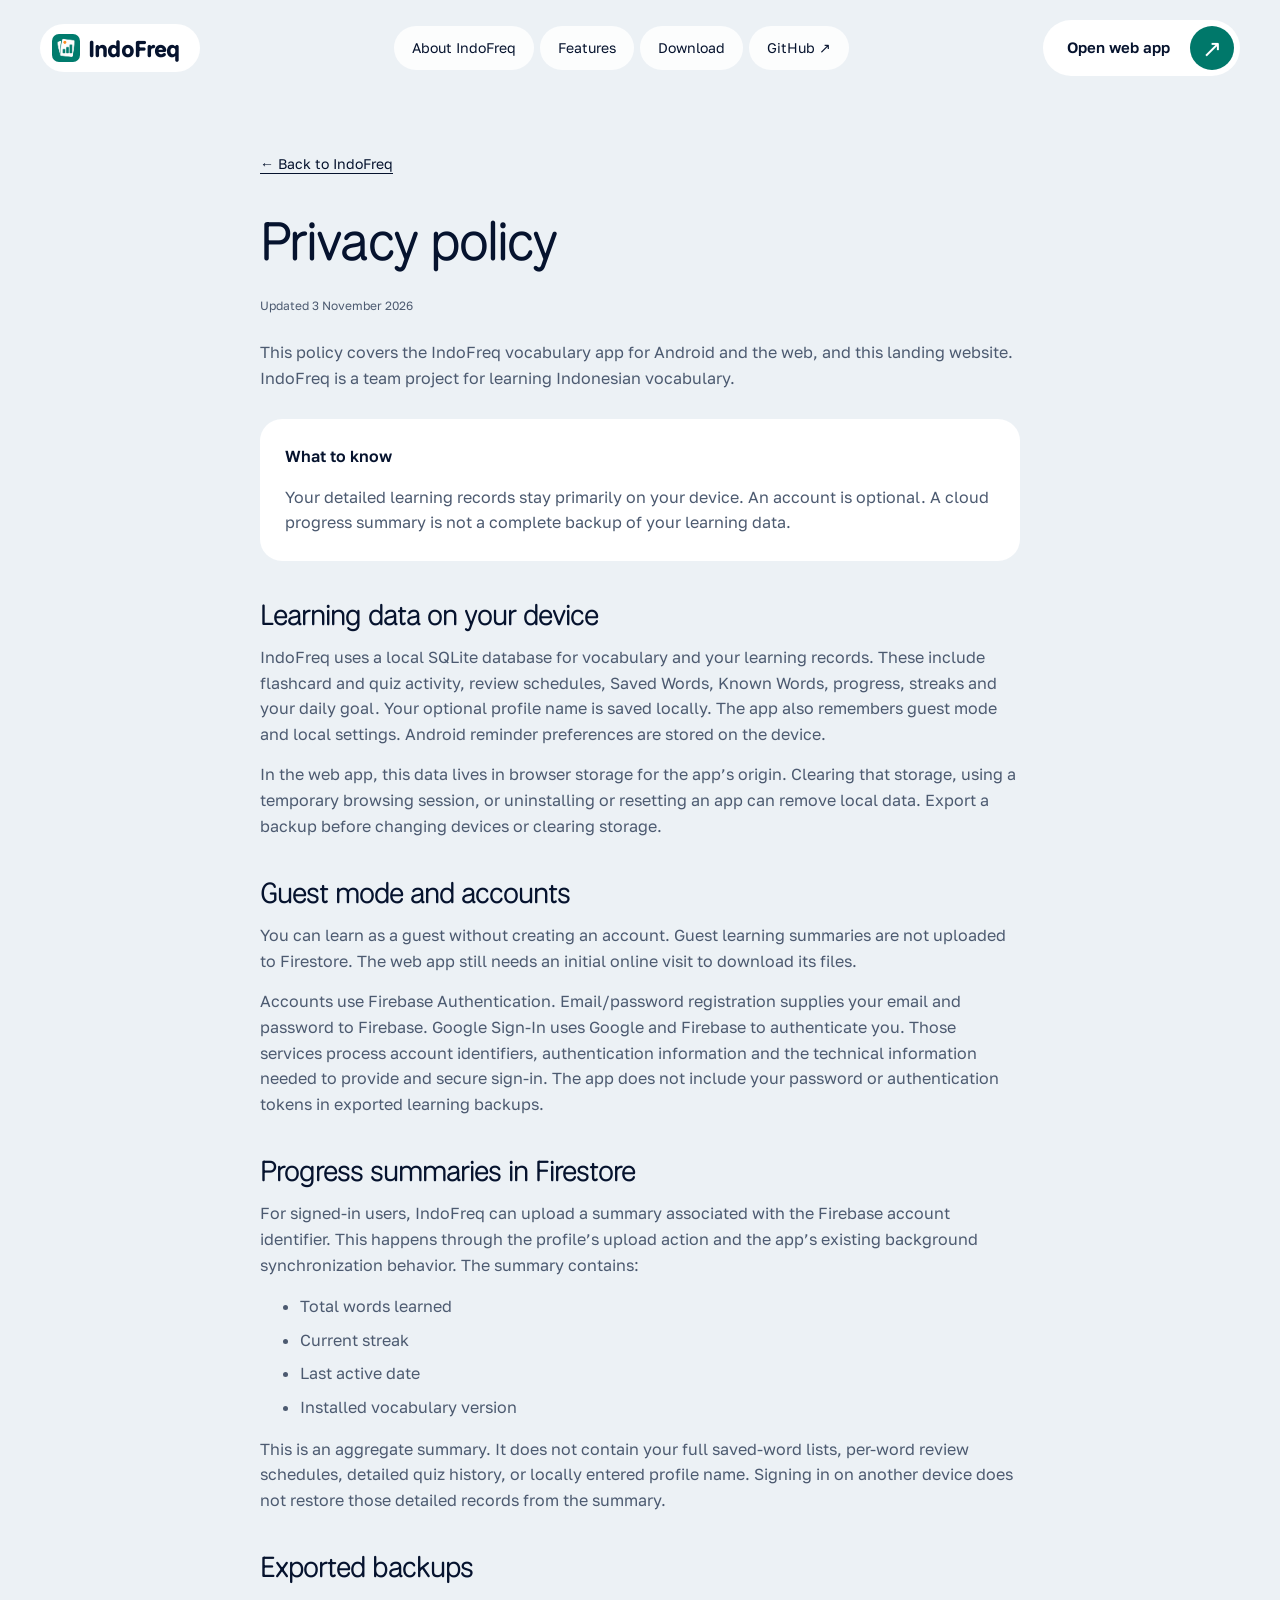
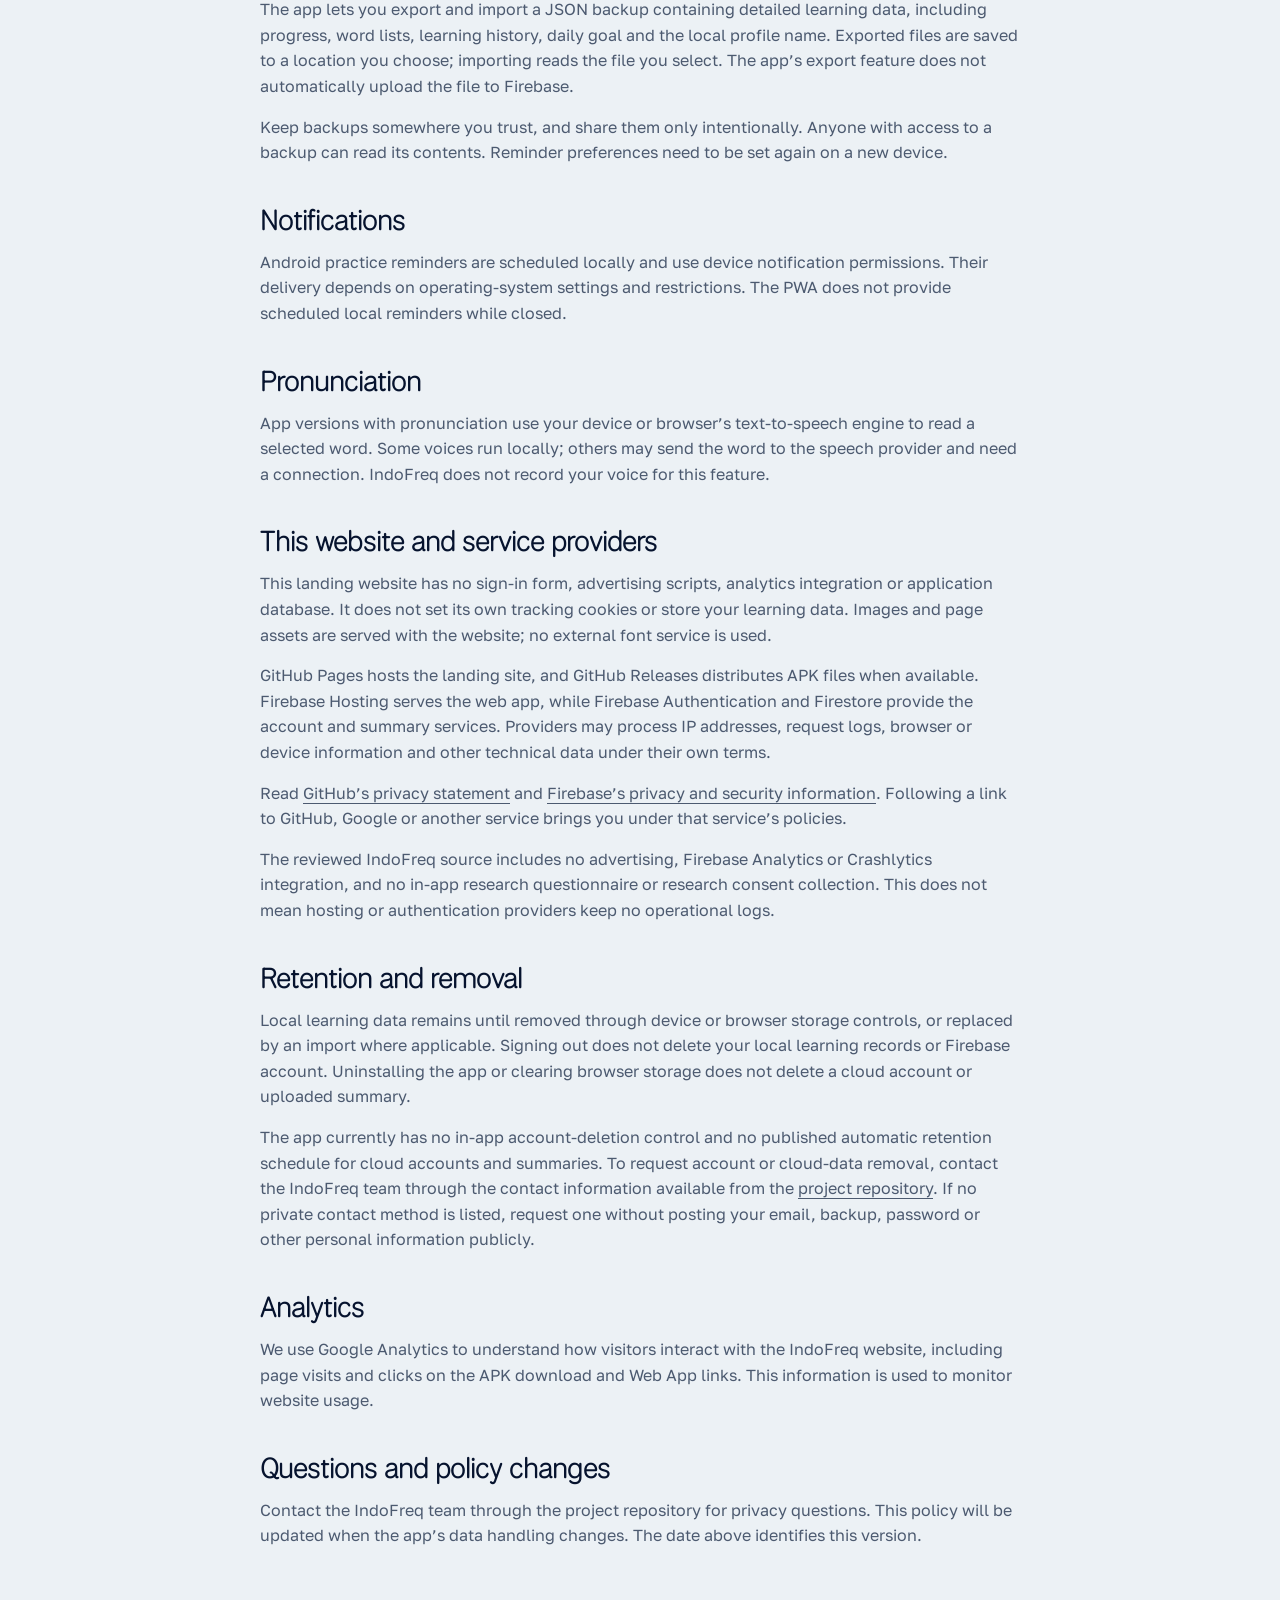
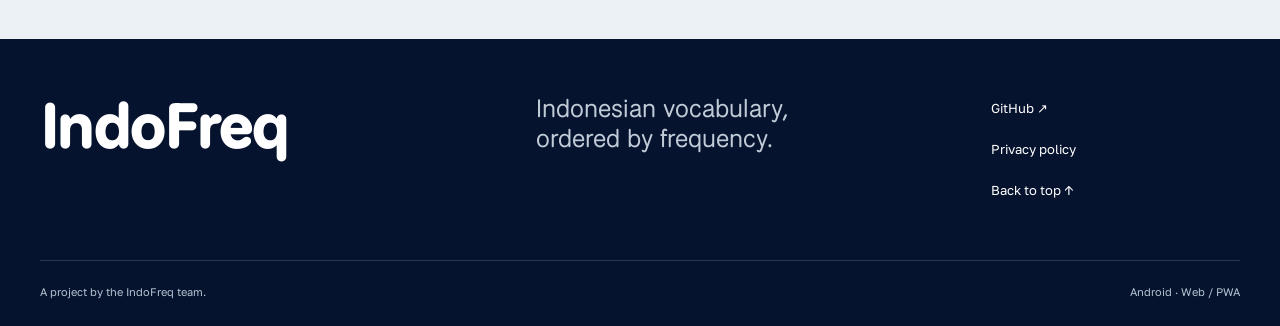
==== commit 87cd65f3: "Update privacy policy with Google Analytics disclosure" ====
--- a/privacy.html
+++ b/privacy.html
@@ -1,22 +1,130 @@
 <!doctype html>
-<html lang="en"><head>
-<meta charset="utf-8"><meta name="viewport" content="width=device-width,initial-scale=1">
-<title>Privacy policy — IndoFreq</title><meta name="description" content="How IndoFreq handles local learning records, accounts, exported backups and progress summaries.">
-<meta name="theme-color" content="#ecf1f5"><meta property="og:type" content="website"><meta property="og:title" content="Privacy policy — IndoFreq"><meta property="og:description" content="How IndoFreq handles local learning records, accounts, exported backups and progress summaries."><meta name="twitter:card" content="summary">
-<link rel="icon" href="assets/indofreq-logo.png"><link rel="preload" href="assets/fonts/NationalPark-latin.woff2" as="font" type="font/woff2" crossorigin><link rel="stylesheet" href="styles.css">
-<script src="config.js" defer></script><script src="script.js" defer></script></head><body><a class="skip" href="#main">Skip to content</a>
-<header class="header wrap">
-  <a class="brand" href="index.html" aria-label="IndoFreq home"><img src="assets/indofreq-logo.png" width="28" height="28" alt="">IndoFreq</a>
-  <button class="menu" aria-controls="navigation" aria-expanded="false">Menu <span aria-hidden="true">☰</span></button>
-  <nav id="navigation" aria-label="Main navigation"><a href="index.html#about">About IndoFreq</a><a href="index.html#features">Features</a><a href="index.html#download">Download</a><a href="https://github.com/mfarhancode/indofreq">GitHub ↗</a></nav>
-  <a class="button nav-app" href="https://indofreq.web.app/"><span>Open web app</span><span class="button-disc" aria-hidden="true">↗</span></a>
-</header><main id="main" tabindex="-1" class="policy wrap"><a href="index.html">← Back to IndoFreq</a><h1>Privacy policy</h1><p class="updated">Updated 3 November 2026</p><p>This policy covers the IndoFreq vocabulary app for Android and the web, and this landing website. IndoFreq is a team project for learning Indonesian vocabulary.</p><div class="notice"><strong>What to know</strong><p>Your detailed learning records stay primarily on your device. An account is optional. A cloud progress summary is not a complete backup of your learning data.</p></div>
-<h2>Learning data on your device</h2><p>IndoFreq uses a local SQLite database for vocabulary and your learning records. These include flashcard and quiz activity, review schedules, Saved Words, Known Words, progress, streaks and your daily goal. Your optional profile name is saved locally. The app also remembers guest mode and local settings. Android reminder preferences are stored on the device.</p><p>In the web app, this data lives in browser storage for the app’s origin. Clearing that storage, using a temporary browsing session, or uninstalling or resetting an app can remove local data. Export a backup before changing devices or clearing storage.</p>
-<h2>Guest mode and accounts</h2><p>You can learn as a guest without creating an account. Guest learning summaries are not uploaded to Firestore. The web app still needs an initial online visit to download its files.</p><p>Accounts use Firebase Authentication. Email/password registration supplies your email and password to Firebase. Google Sign-In uses Google and Firebase to authenticate you. Those services process account identifiers, authentication information and the technical information needed to provide and secure sign-in. The app does not include your password or authentication tokens in exported learning backups.</p>
-<h2>Progress summaries in Firestore</h2><p>For signed-in users, IndoFreq can upload a summary associated with the Firebase account identifier. This happens through the profile’s upload action and the app’s existing background synchronization behavior. The summary contains:</p><ul><li>Total words learned</li><li>Current streak</li><li>Last active date</li><li>Installed vocabulary version</li></ul><p>This is an aggregate summary. It does not contain your full saved-word lists, per-word review schedules, detailed quiz history, or locally entered profile name. Signing in on another device does not restore those detailed records from the summary.</p>
-<h2>Exported backups</h2><p>The app lets you export and import a JSON backup containing detailed learning data, including progress, word lists, learning history, daily goal and the local profile name. Exported files are saved to a location you choose; importing reads the file you select. The app’s export feature does not automatically upload the file to Firebase.</p><p>Keep backups somewhere you trust, and share them only intentionally. Anyone with access to a backup can read its contents. Reminder preferences need to be set again on a new device.</p>
-<h2>Notifications</h2><p>Android practice reminders are scheduled locally and use device notification permissions. Their delivery depends on operating-system settings and restrictions. The PWA does not provide scheduled local reminders while closed.</p>
-<h2>Pronunciation</h2><p>App versions with pronunciation use your device or browser’s text-to-speech engine to read a selected word. Some voices run locally; others may send the word to the speech provider and need a connection. IndoFreq does not record your voice for this feature.</p>
-<h2>This website and service providers</h2><p>This landing website has no sign-in form, advertising scripts, analytics integration or application database. It does not set its own tracking cookies or store your learning data. Images and page assets are served with the website; no external font service is used.</p><p>GitHub Pages hosts the landing site, and GitHub Releases distributes APK files when available. Firebase Hosting serves the web app, while Firebase Authentication and Firestore provide the account and summary services. Providers may process IP addresses, request logs, browser or device information and other technical data under their own terms.</p><p>Read <a href="https://docs.github.com/en/site-policy/privacy-policies/github-general-privacy-statement">GitHub’s privacy statement</a> and <a href="https://firebase.google.com/support/privacy">Firebase’s privacy and security information</a>. Following a link to GitHub, Google or another service brings you under that service’s policies.</p><p>The reviewed IndoFreq source includes no advertising, Firebase Analytics or Crashlytics integration, and no in-app research questionnaire or research consent collection. This does not mean hosting or authentication providers keep no operational logs.</p>
-<h2>Retention and removal</h2><p>Local learning data remains until removed through device or browser storage controls, or replaced by an import where applicable. Signing out does not delete your local learning records or Firebase account. Uninstalling the app or clearing browser storage does not delete a cloud account or uploaded summary.</p><p>The app currently has no in-app account-deletion control and no published automatic retention schedule for cloud accounts and summaries. To request account or cloud-data removal, contact the IndoFreq team through the contact information available from the <a href="https://github.com/mfarhancode/indofreq">project repository</a>. If no private contact method is listed, request one without posting your email, backup, password or other personal information publicly.</p>
-<h2>Questions and policy changes</h2><p>Contact the IndoFreq team through the project repository for privacy questions. This policy will be updated when the app’s data handling changes. The date above identifies this version.</p></main><footer class="footer"><div class="wrap"><div class="footer-top"><a class="footer-brand" href="index.html">IndoFreq</a><p>Indonesian vocabulary,<br>ordered by frequency.</p><nav aria-label="Footer navigation"><a href="https://github.com/mfarhancode/indofreq">GitHub ↗</a><a href="privacy.html">Privacy policy</a><a href="#main">Back to top ↑</a></nav></div><div class="footer-bottom"><span>A project by the IndoFreq team.</span><span>Android · Web / PWA</span></div></div></footer></body></html>+<html lang="en">
+
+<head>
+  <meta charset="utf-8">
+  <meta name="viewport" content="width=device-width,initial-scale=1">
+  <title>Privacy policy — IndoFreq</title>
+  <meta name="description"
+    content="How IndoFreq handles local learning records, accounts, exported backups and progress summaries.">
+  <meta name="theme-color" content="#ecf1f5">
+  <meta property="og:type" content="website">
+  <meta property="og:title" content="Privacy policy — IndoFreq">
+  <meta property="og:description"
+    content="How IndoFreq handles local learning records, accounts, exported backups and progress summaries.">
+  <meta name="twitter:card" content="summary">
+  <link rel="icon" href="assets/indofreq-logo.png">
+  <link rel="preload" href="assets/fonts/NationalPark-latin.woff2" as="font" type="font/woff2" crossorigin>
+  <link rel="stylesheet" href="styles.css">
+  <script src="config.js" defer></script>
+  <script src="script.js" defer></script>
+</head>
+
+<body><a class="skip" href="#main">Skip to content</a>
+  <header class="header wrap">
+    <a class="brand" href="index.html" aria-label="IndoFreq home"><img src="assets/indofreq-logo.png" width="28"
+        height="28" alt="">IndoFreq</a>
+    <button class="menu" aria-controls="navigation" aria-expanded="false">Menu <span
+        aria-hidden="true">☰</span></button>
+    <nav id="navigation" aria-label="Main navigation"><a href="index.html#about">About IndoFreq</a><a
+        href="index.html#features">Features</a><a href="index.html#download">Download</a><a
+        href="https://github.com/mfarhancode/indofreq">GitHub ↗</a></nav>
+    <a class="button nav-app" href="https://indofreq.web.app/"><span>Open web app</span><span class="button-disc"
+        aria-hidden="true">↗</span></a>
+  </header>
+  <main id="main" tabindex="-1" class="policy wrap"><a href="index.html">← Back to IndoFreq</a>
+    <h1>Privacy policy</h1>
+    <p class="updated">Updated 3 November 2026</p>
+    <p>This policy covers the IndoFreq vocabulary app for Android and the web, and this landing website. IndoFreq is a
+      team project for learning Indonesian vocabulary.</p>
+    <div class="notice"><strong>What to know</strong>
+      <p>Your detailed learning records stay primarily on your device. An account is optional. A cloud progress summary
+        is not a complete backup of your learning data.</p>
+    </div>
+    <h2>Learning data on your device</h2>
+    <p>IndoFreq uses a local SQLite database for vocabulary and your learning records. These include flashcard and quiz
+      activity, review schedules, Saved Words, Known Words, progress, streaks and your daily goal. Your optional profile
+      name is saved locally. The app also remembers guest mode and local settings. Android reminder preferences are
+      stored on the device.</p>
+    <p>In the web app, this data lives in browser storage for the app’s origin. Clearing that storage, using a temporary
+      browsing session, or uninstalling or resetting an app can remove local data. Export a backup before changing
+      devices or clearing storage.</p>
+    <h2>Guest mode and accounts</h2>
+    <p>You can learn as a guest without creating an account. Guest learning summaries are not uploaded to Firestore. The
+      web app still needs an initial online visit to download its files.</p>
+    <p>Accounts use Firebase Authentication. Email/password registration supplies your email and password to Firebase.
+      Google Sign-In uses Google and Firebase to authenticate you. Those services process account identifiers,
+      authentication information and the technical information needed to provide and secure sign-in. The app does not
+      include your password or authentication tokens in exported learning backups.</p>
+    <h2>Progress summaries in Firestore</h2>
+    <p>For signed-in users, IndoFreq can upload a summary associated with the Firebase account identifier. This happens
+      through the profile’s upload action and the app’s existing background synchronization behavior. The summary
+      contains:</p>
+    <ul>
+      <li>Total words learned</li>
+      <li>Current streak</li>
+      <li>Last active date</li>
+      <li>Installed vocabulary version</li>
+    </ul>
+    <p>This is an aggregate summary. It does not contain your full saved-word lists, per-word review schedules, detailed
+      quiz history, or locally entered profile name. Signing in on another device does not restore those detailed
+      records from the summary.</p>
+    <h2>Exported backups</h2>
+    <p>The app lets you export and import a JSON backup containing detailed learning data, including progress, word
+      lists, learning history, daily goal and the local profile name. Exported files are saved to a location you choose;
+      importing reads the file you select. The app’s export feature does not automatically upload the file to Firebase.
+    </p>
+    <p>Keep backups somewhere you trust, and share them only intentionally. Anyone with access to a backup can read its
+      contents. Reminder preferences need to be set again on a new device.</p>
+    <h2>Notifications</h2>
+    <p>Android practice reminders are scheduled locally and use device notification permissions. Their delivery depends
+      on operating-system settings and restrictions. The PWA does not provide scheduled local reminders while closed.
+    </p>
+    <h2>Pronunciation</h2>
+    <p>App versions with pronunciation use your device or browser’s text-to-speech engine to read a selected word. Some
+      voices run locally; others may send the word to the speech provider and need a connection. IndoFreq does not
+      record your voice for this feature.</p>
+    <h2>This website and service providers</h2>
+    <p>This landing website has no sign-in form, advertising scripts, analytics integration or application database. It
+      does not set its own tracking cookies or store your learning data. Images and page assets are served with the
+      website; no external font service is used.</p>
+    <p>GitHub Pages hosts the landing site, and GitHub Releases distributes APK files when available. Firebase Hosting
+      serves the web app, while Firebase Authentication and Firestore provide the account and summary services.
+      Providers may process IP addresses, request logs, browser or device information and other technical data under
+      their own terms.</p>
+    <p>Read <a href="https://docs.github.com/en/site-policy/privacy-policies/github-general-privacy-statement">GitHub’s
+        privacy statement</a> and <a href="https://firebase.google.com/support/privacy">Firebase’s privacy and security
+        information</a>. Following a link to GitHub, Google or another service brings you under that service’s policies.
+    </p>
+    <p>The reviewed IndoFreq source includes no advertising, Firebase Analytics or Crashlytics integration, and no
+      in-app research questionnaire or research consent collection. This does not mean hosting or authentication
+      providers keep no operational logs.</p>
+    <h2>Retention and removal</h2>
+    <p>Local learning data remains until removed through device or browser storage controls, or replaced by an import
+      where applicable. Signing out does not delete your local learning records or Firebase account. Uninstalling the
+      app or clearing browser storage does not delete a cloud account or uploaded summary.</p>
+    <p>The app currently has no in-app account-deletion control and no published automatic retention schedule for cloud
+      accounts and summaries. To request account or cloud-data removal, contact the IndoFreq team through the contact
+      information available from the <a href="https://github.com/mfarhancode/indofreq">project repository</a>. If no
+      private contact method is listed, request one without posting your email, backup, password or other personal
+      information publicly.</p>
+    <h2>Analytics</h2>
+    <p>We use Google Analytics to understand how visitors interact with the IndoFreq website, including page visits and 
+      clicks on the APK download and Web App links. This information is used to monitor website usage.</p>
+    <h2>Questions and policy changes</h2>
+    <p>Contact the IndoFreq team through the project repository for privacy questions. This policy will be updated when
+      the app’s data handling changes. The date above identifies this version.</p>
+  </main>
+  <footer class="footer">
+    <div class="wrap">
+      <div class="footer-top"><a class="footer-brand" href="index.html">IndoFreq</a>
+        <p>Indonesian vocabulary,<br>ordered by frequency.</p>
+        <nav aria-label="Footer navigation"><a href="https://github.com/mfarhancode/indofreq">GitHub ↗</a><a
+            href="privacy.html">Privacy policy</a><a href="#main">Back to top ↑</a></nav>
+      </div>
+      <div class="footer-bottom"><span>A project by the IndoFreq team.</span><span>Android · Web / PWA</span></div>
+    </div>
+  </footer>
+</body>
+
+</html>
--- a/styles.css
+++ b/styles.css
@@ -149,3 +149,100 @@
 .word-shot .screen-crop--detail { width: min(100%, 430px); aspect-ratio: 946 / 1380; margin-block: 25px 20px; }
 @media(max-width:900px) and (min-width:701px) { .hero-visual .screen-crop--flashcards { width: 100%; } }
 @media(max-width:700px) { .hero-visual .screen-crop--flashcards { width: min(100%, 350px); }.word-gallery { margin-top: 35px; padding-top: 30px; }.word-gallery-heading { grid-template-columns: 1fr; gap: 15px; margin-bottom: 25px; }.word-gallery-heading h3 { font-size: 33px; }.word-gallery-grid { grid-template-columns: 1fr; gap: 25px; }.word-shot { padding: 22px 18px; }.word-shot .screen-crop--detail { width: 100%; } }
+
+
+/* Research team */
+
+.team-section {
+  border-top: 1px solid var(--line, #ddd);
+  display: grid;
+  grid-template-columns: 1fr 1fr;
+  gap: 8%;
+}
+
+.team-heading h2 {
+  margin: 16px 0;
+}
+
+.team-heading > p:last-child {
+  max-width: 440px;
+  line-height: 1.7;
+}
+
+.team-list {
+  list-style: none;
+  padding: 0;
+  margin: 0;
+}
+
+.team-member {
+  display: flex;
+  flex-wrap: wrap;
+  align-items: center;
+  gap: 12px;
+  padding: 16px 0;
+  border-bottom: 1px solid var(--line, #ddd);
+  font-size: 17px;
+}
+
+.team-member > a {
+  color: inherit;
+  text-decoration: none;
+}
+
+.team-member > a:hover {
+  text-decoration: underline;
+  text-underline-offset: 4px;
+}
+
+.team-member > a span {
+  font-size: 13px;
+}
+
+.team-email {
+  position: relative;
+}
+
+.team-email summary {
+  display: flex;
+  align-items: center;
+  cursor: pointer;
+  list-style: none;
+  opacity: 0.65;
+}
+
+.team-email summary::-webkit-details-marker {
+  display: none;
+}
+
+.team-email summary:hover {
+  opacity: 1;
+}
+
+.team-email[open] {
+  flex-basis: 100%;
+}
+
+.team-email > a {
+  display: inline-block;
+  margin-top: 10px;
+  font-size: 14px;
+  overflow-wrap: anywhere;
+}
+
+.team-member a:focus-visible,
+.team-email summary:focus-visible {
+  outline: 2px solid currentColor;
+  outline-offset: 4px;
+}
+
+@media (max-width: 700px) {
+  .team-section {
+    grid-template-columns: 1fr;
+    gap: 28px;
+  }
+
+  .team-member {
+    font-size: 16px;
+  }
+}
